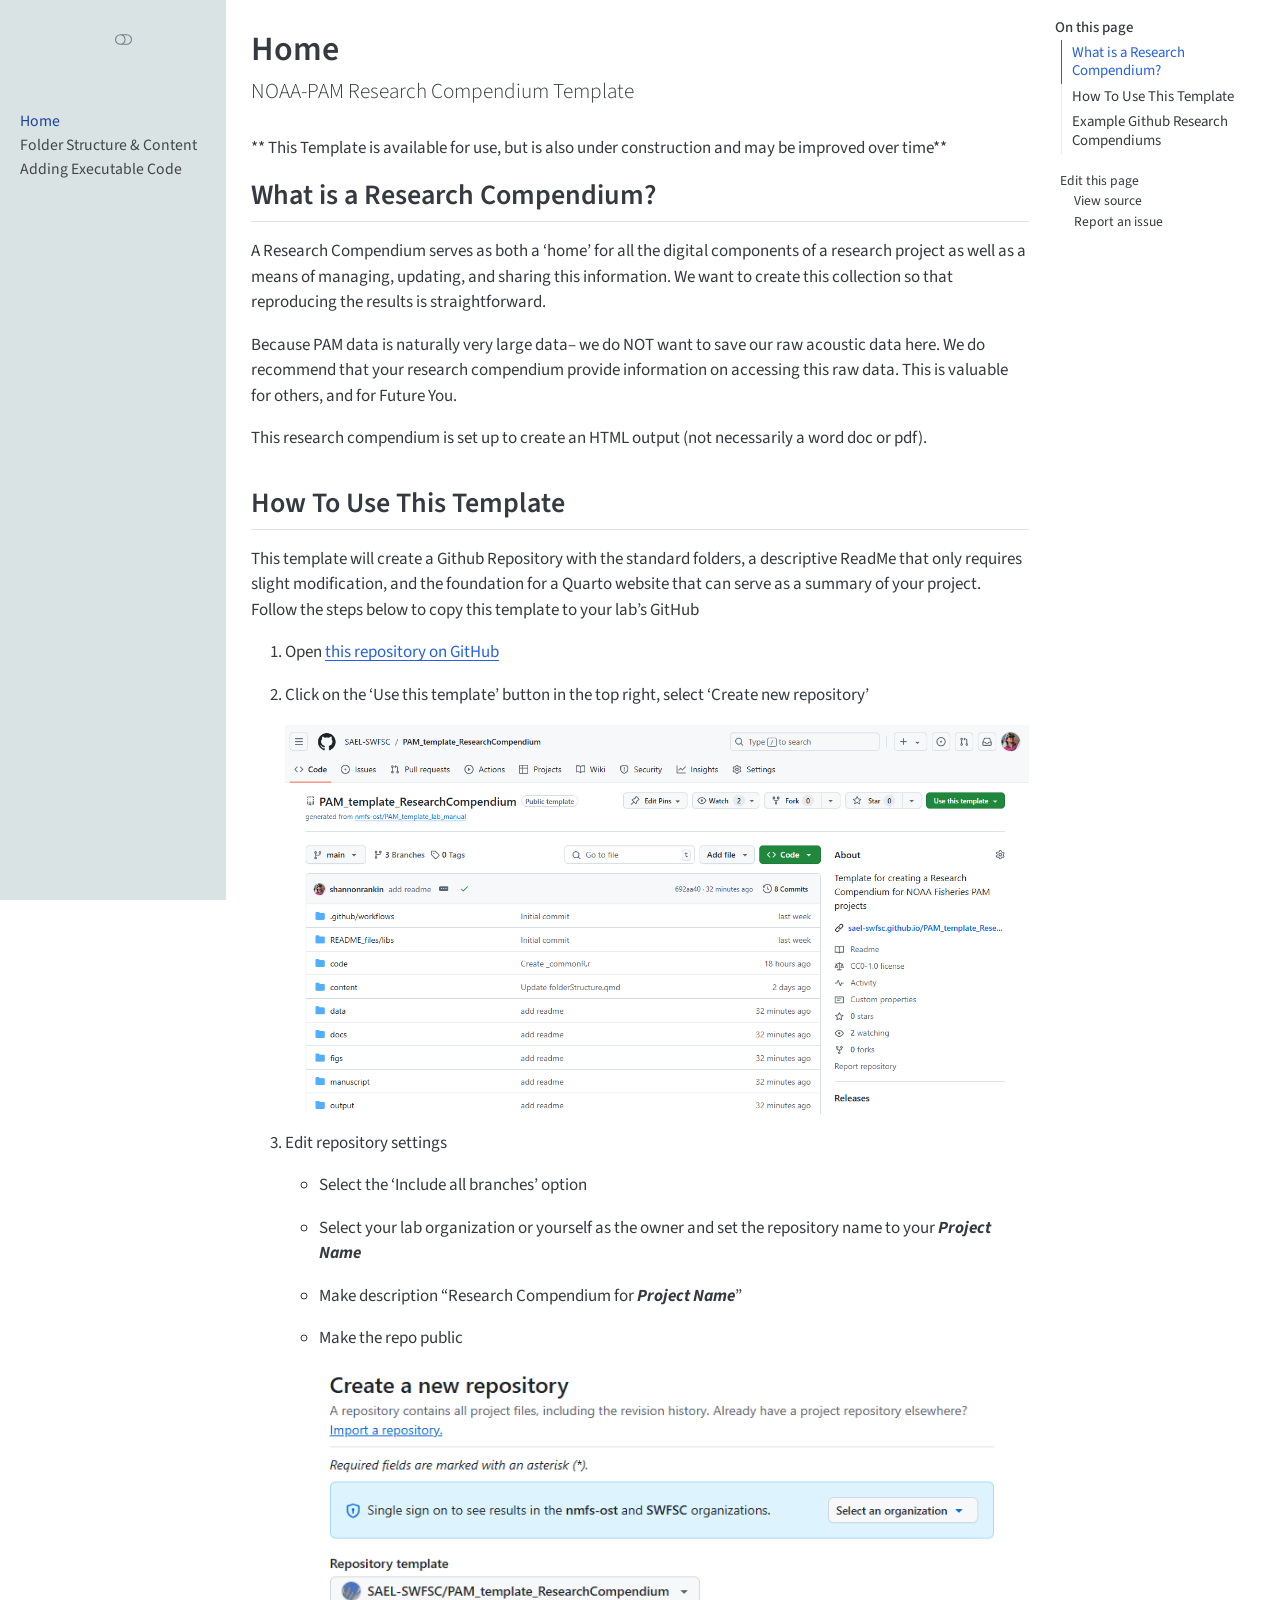
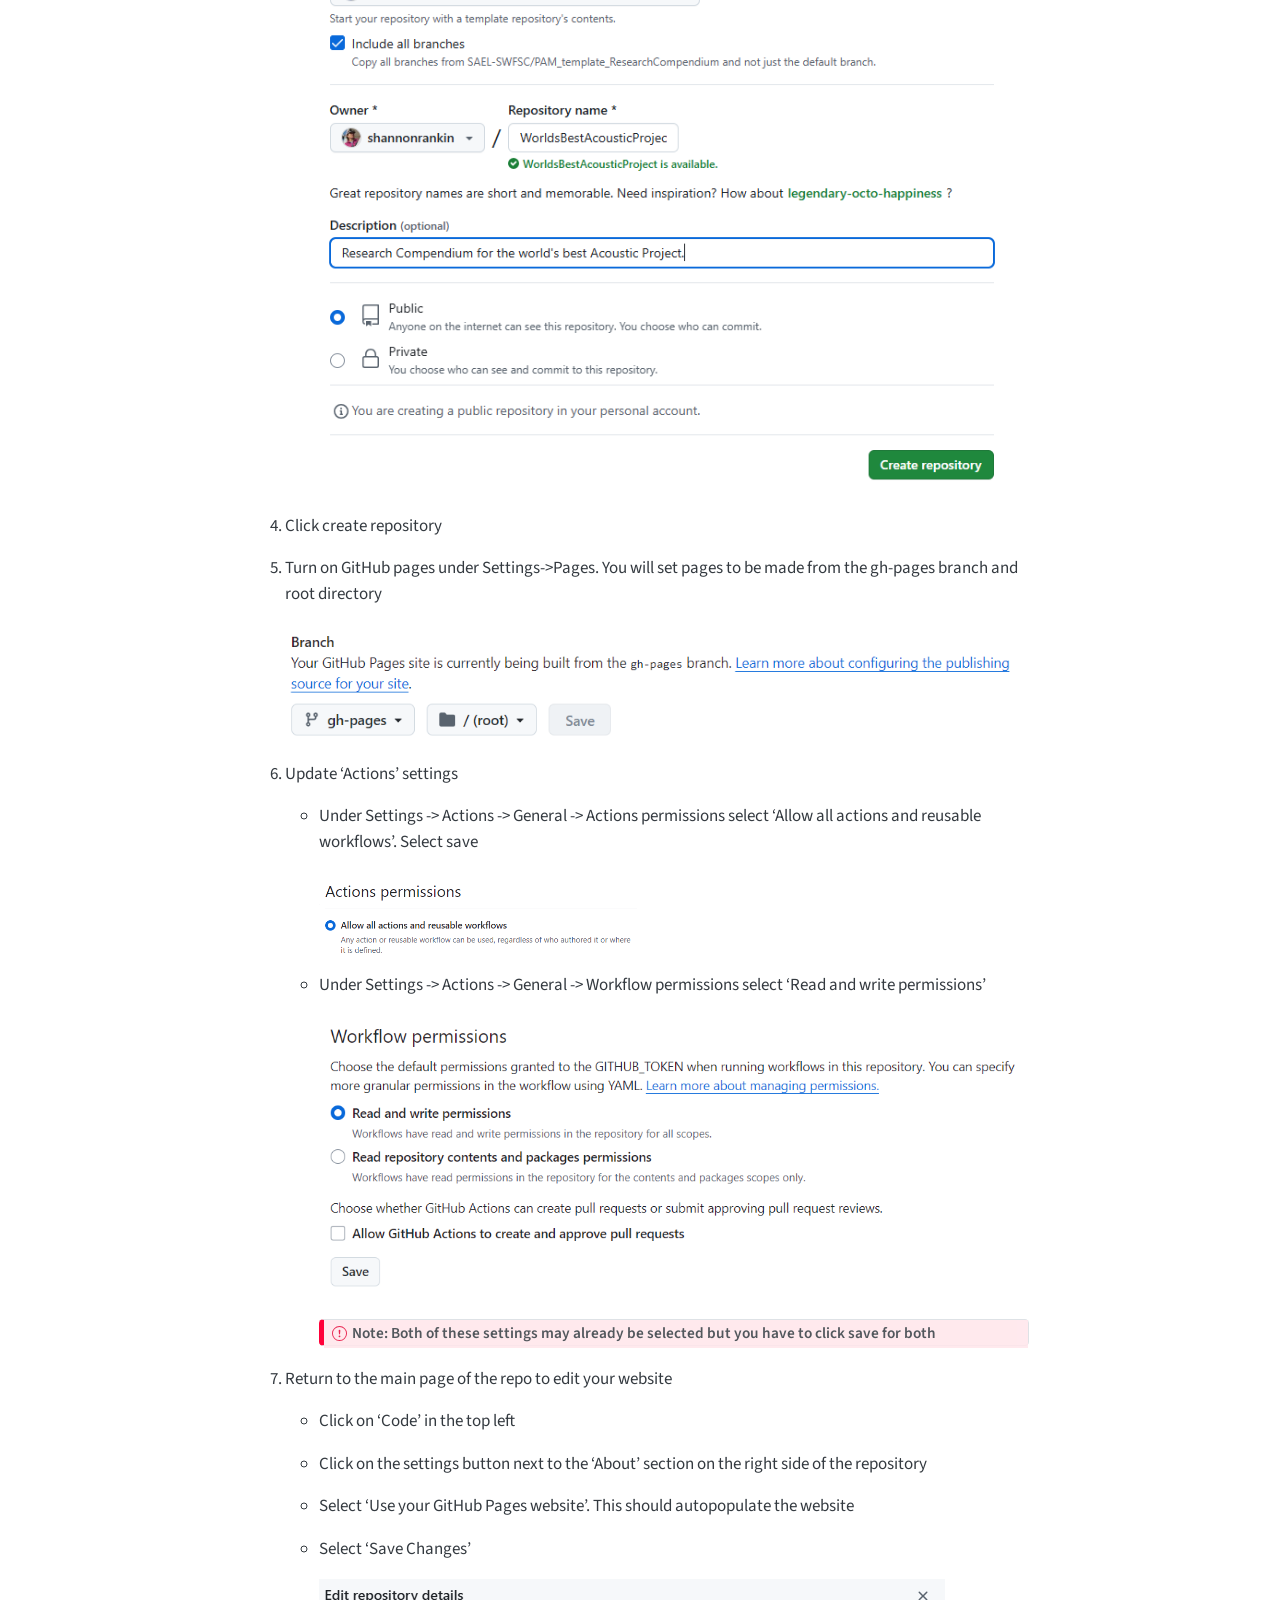
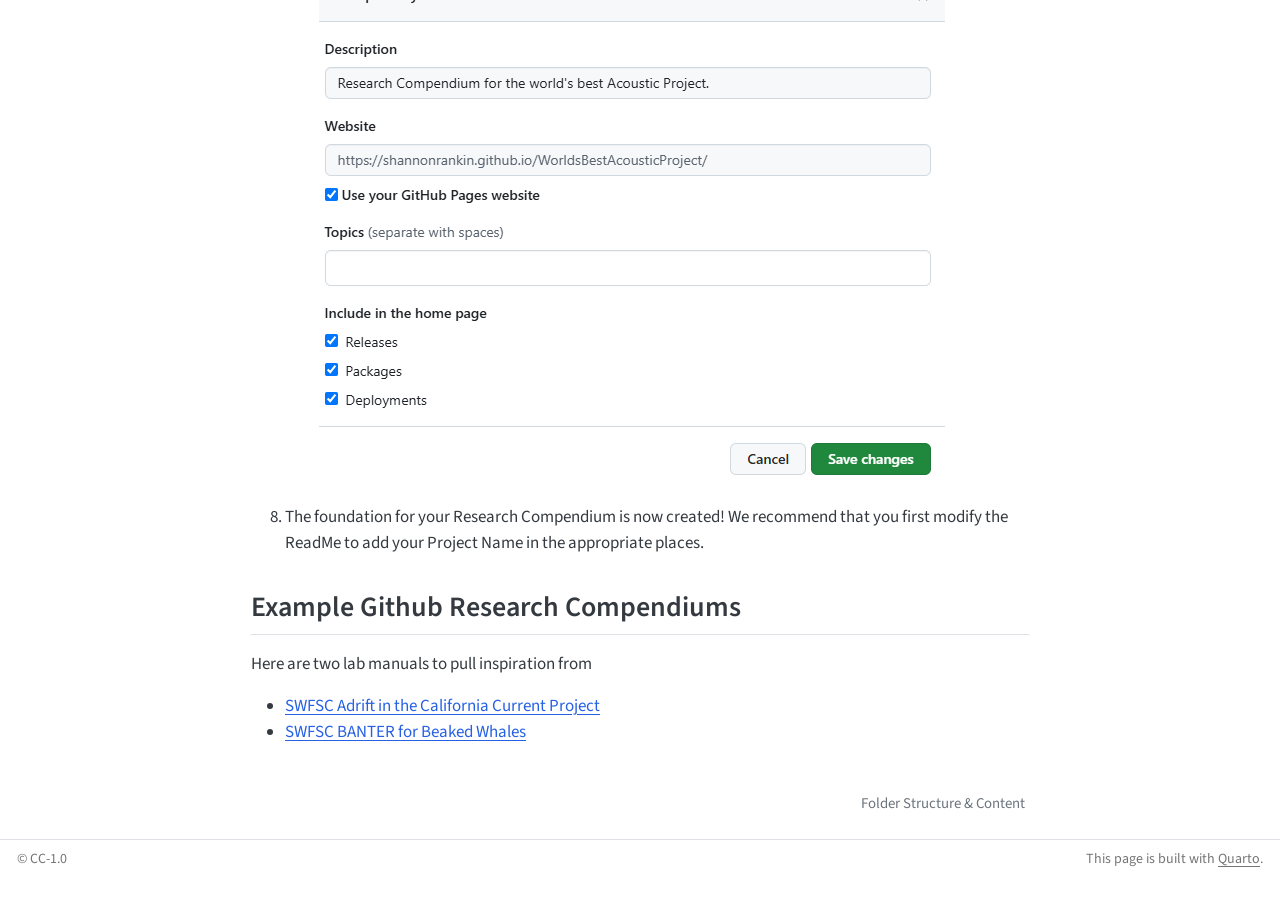
==== index.html @ fadf1c4d "Initialize gh-pages" ====
<!DOCTYPE html>
<html xmlns="http://www.w3.org/1999/xhtml" lang="en" xml:lang="en"><head>

<meta charset="utf-8">
<meta name="generator" content="quarto-1.7.32">

<meta name="viewport" content="width=device-width, initial-scale=1.0, user-scalable=yes">


<title>Home – NOAA quarto simple</title>
<style>
code{white-space: pre-wrap;}
span.smallcaps{font-variant: small-caps;}
div.columns{display: flex; gap: min(4vw, 1.5em);}
div.column{flex: auto; overflow-x: auto;}
div.hanging-indent{margin-left: 1.5em; text-indent: -1.5em;}
ul.task-list{list-style: none;}
ul.task-list li input[type="checkbox"] {
  width: 0.8em;
  margin: 0 0.8em 0.2em -1em; /* quarto-specific, see https://github.com/quarto-dev/quarto-cli/issues/4556 */ 
  vertical-align: middle;
}
</style>


<script src="site_libs/quarto-nav/quarto-nav.js"></script>
<script src="site_libs/clipboard/clipboard.min.js"></script>
<script src="site_libs/quarto-search/autocomplete.umd.js"></script>
<script src="site_libs/quarto-search/fuse.min.js"></script>
<script src="site_libs/quarto-search/quarto-search.js"></script>
<meta name="quarto:offset" content="./">
<link href="./content/folderStructure.html" rel="next">
<link href="./images/favicon.ico" rel="icon">
<script src="site_libs/quarto-html/quarto.js" type="module"></script>
<script src="site_libs/quarto-html/tabsets/tabsets.js" type="module"></script>
<script src="site_libs/quarto-html/popper.min.js"></script>
<script src="site_libs/quarto-html/tippy.umd.min.js"></script>
<script src="site_libs/quarto-html/anchor.min.js"></script>
<link href="site_libs/quarto-html/tippy.css" rel="stylesheet">
<link href="site_libs/quarto-html/quarto-syntax-highlighting-37eea08aefeeee20ff55810ff984fec1.css" rel="stylesheet" class="quarto-color-scheme" id="quarto-text-highlighting-styles">
<link href="site_libs/quarto-html/quarto-syntax-highlighting-dark-2fef5ea3f8957b3e4ecc936fc74692ca.css" rel="stylesheet" class="quarto-color-scheme quarto-color-alternate" id="quarto-text-highlighting-styles">
<link href="site_libs/quarto-html/quarto-syntax-highlighting-37eea08aefeeee20ff55810ff984fec1.css" rel="stylesheet" class="quarto-color-scheme-extra" id="quarto-text-highlighting-styles">
<script src="site_libs/bootstrap/bootstrap.min.js"></script>
<link href="site_libs/bootstrap/bootstrap-icons.css" rel="stylesheet">
<link href="site_libs/bootstrap/bootstrap-415af80b9251e762d6fac308c5d7446a.min.css" rel="stylesheet" append-hash="true" class="quarto-color-scheme" id="quarto-bootstrap" data-mode="light">
<link href="site_libs/bootstrap/bootstrap-dark-894000b0ab7b91f01332d20673007561.min.css" rel="stylesheet" append-hash="true" class="quarto-color-scheme quarto-color-alternate" id="quarto-bootstrap" data-mode="dark">
<link href="site_libs/bootstrap/bootstrap-415af80b9251e762d6fac308c5d7446a.min.css" rel="stylesheet" append-hash="true" class="quarto-color-scheme-extra" id="quarto-bootstrap" data-mode="light">
<script id="quarto-search-options" type="application/json">{
  "location": "sidebar",
  "copy-button": false,
  "collapse-after": 3,
  "panel-placement": "start",
  "type": "textbox",
  "limit": 50,
  "keyboard-shortcut": [
    "f",
    "/",
    "s"
  ],
  "show-item-context": false,
  "language": {
    "search-no-results-text": "No results",
    "search-matching-documents-text": "matching documents",
    "search-copy-link-title": "Copy link to search",
    "search-hide-matches-text": "Hide additional matches",
    "search-more-match-text": "more match in this document",
    "search-more-matches-text": "more matches in this document",
    "search-clear-button-title": "Clear",
    "search-text-placeholder": "",
    "search-detached-cancel-button-title": "Cancel",
    "search-submit-button-title": "Submit",
    "search-label": "Search"
  }
}</script>


</head>

<body class="nav-sidebar docked quarto-light"><script id="quarto-html-before-body" type="application/javascript">
    const toggleBodyColorMode = (bsSheetEl) => {
      const mode = bsSheetEl.getAttribute("data-mode");
      const bodyEl = window.document.querySelector("body");
      if (mode === "dark") {
        bodyEl.classList.add("quarto-dark");
        bodyEl.classList.remove("quarto-light");
      } else {
        bodyEl.classList.add("quarto-light");
        bodyEl.classList.remove("quarto-dark");
      }
    }
    const toggleBodyColorPrimary = () => {
      const bsSheetEl = window.document.querySelector("link#quarto-bootstrap:not([rel=disabled-stylesheet])");
      if (bsSheetEl) {
        toggleBodyColorMode(bsSheetEl);
      }
    }
    const setColorSchemeToggle = (alternate) => {
      const toggles = window.document.querySelectorAll('.quarto-color-scheme-toggle');
      for (let i=0; i < toggles.length; i++) {
        const toggle = toggles[i];
        if (toggle) {
          if (alternate) {
            toggle.classList.add("alternate");
          } else {
            toggle.classList.remove("alternate");
          }
        }
      }
    };
    const toggleColorMode = (alternate) => {
      // Switch the stylesheets
      const primaryStylesheets = window.document.querySelectorAll('link.quarto-color-scheme:not(.quarto-color-alternate)');
      const alternateStylesheets = window.document.querySelectorAll('link.quarto-color-scheme.quarto-color-alternate');
      manageTransitions('#quarto-margin-sidebar .nav-link', false);
      if (alternate) {
        // note: dark is layered on light, we don't disable primary!
        enableStylesheet(alternateStylesheets);
        for (const sheetNode of alternateStylesheets) {
          if (sheetNode.id === "quarto-bootstrap") {
            toggleBodyColorMode(sheetNode);
          }
        }
      } else {
        disableStylesheet(alternateStylesheets);
        enableStylesheet(primaryStylesheets)
        toggleBodyColorPrimary();
      }
      manageTransitions('#quarto-margin-sidebar .nav-link', true);
      // Switch the toggles
      setColorSchemeToggle(alternate)
      // Hack to workaround the fact that safari doesn't
      // properly recolor the scrollbar when toggling (#1455)
      if (navigator.userAgent.indexOf('Safari') > 0 && navigator.userAgent.indexOf('Chrome') == -1) {
        manageTransitions("body", false);
        window.scrollTo(0, 1);
        setTimeout(() => {
          window.scrollTo(0, 0);
          manageTransitions("body", true);
        }, 40);
      }
    }
    const disableStylesheet = (stylesheets) => {
      for (let i=0; i < stylesheets.length; i++) {
        const stylesheet = stylesheets[i];
        stylesheet.rel = 'disabled-stylesheet';
      }
    }
    const enableStylesheet = (stylesheets) => {
      for (let i=0; i < stylesheets.length; i++) {
        const stylesheet = stylesheets[i];
        if(stylesheet.rel !== 'stylesheet') { // for Chrome, which will still FOUC without this check
          stylesheet.rel = 'stylesheet';
        }
      }
    }
    const manageTransitions = (selector, allowTransitions) => {
      const els = window.document.querySelectorAll(selector);
      for (let i=0; i < els.length; i++) {
        const el = els[i];
        if (allowTransitions) {
          el.classList.remove('notransition');
        } else {
          el.classList.add('notransition');
        }
      }
    }
    const isFileUrl = () => {
      return window.location.protocol === 'file:';
    }
    const hasAlternateSentinel = () => {
      let styleSentinel = getColorSchemeSentinel();
      if (styleSentinel !== null) {
        return styleSentinel === "alternate";
      } else {
        return false;
      }
    }
    const setStyleSentinel = (alternate) => {
      const value = alternate ? "alternate" : "default";
      if (!isFileUrl()) {
        window.localStorage.setItem("quarto-color-scheme", value);
      } else {
        localAlternateSentinel = value;
      }
    }
    const getColorSchemeSentinel = () => {
      if (!isFileUrl()) {
        const storageValue = window.localStorage.getItem("quarto-color-scheme");
        return storageValue != null ? storageValue : localAlternateSentinel;
      } else {
        return localAlternateSentinel;
      }
    }
    const toggleGiscusIfUsed = (isAlternate, darkModeDefault) => {
      const baseTheme = document.querySelector('#giscus-base-theme')?.value ?? 'light';
      const alternateTheme = document.querySelector('#giscus-alt-theme')?.value ?? 'dark';
      let newTheme = '';
      if(authorPrefersDark) {
        newTheme = isAlternate ? baseTheme : alternateTheme;
      } else {
        newTheme = isAlternate ? alternateTheme : baseTheme;
      }
      const changeGiscusTheme = () => {
        // From: https://github.com/giscus/giscus/issues/336
        const sendMessage = (message) => {
          const iframe = document.querySelector('iframe.giscus-frame');
          if (!iframe) return;
          iframe.contentWindow.postMessage({ giscus: message }, 'https://giscus.app');
        }
        sendMessage({
          setConfig: {
            theme: newTheme
          }
        });
      }
      const isGiscussLoaded = window.document.querySelector('iframe.giscus-frame') !== null;
      if (isGiscussLoaded) {
        changeGiscusTheme();
      }
    };
    const authorPrefersDark = false;
    const darkModeDefault = authorPrefersDark;
      document.querySelector('link#quarto-text-highlighting-styles.quarto-color-scheme-extra').rel = 'disabled-stylesheet';
      document.querySelector('link#quarto-bootstrap.quarto-color-scheme-extra').rel = 'disabled-stylesheet';
    let localAlternateSentinel = darkModeDefault ? 'alternate' : 'default';
    // Dark / light mode switch
    window.quartoToggleColorScheme = () => {
      // Read the current dark / light value
      let toAlternate = !hasAlternateSentinel();
      toggleColorMode(toAlternate);
      setStyleSentinel(toAlternate);
      toggleGiscusIfUsed(toAlternate, darkModeDefault);
      window.dispatchEvent(new Event('resize'));
    };
    // Switch to dark mode if need be
    if (hasAlternateSentinel()) {
      toggleColorMode(true);
    } else {
      toggleColorMode(false);
    }
  </script>

<div id="quarto-search-results"></div>
  <header id="quarto-header" class="headroom fixed-top">
  <nav class="quarto-secondary-nav">
    <div class="container-fluid d-flex">
      <button type="button" class="quarto-btn-toggle btn" data-bs-toggle="collapse" role="button" data-bs-target=".quarto-sidebar-collapse-item" aria-controls="quarto-sidebar" aria-expanded="false" aria-label="Toggle sidebar navigation" onclick="if (window.quartoToggleHeadroom) { window.quartoToggleHeadroom(); }">
        <i class="bi bi-layout-text-sidebar-reverse"></i>
      </button>
        <nav class="quarto-page-breadcrumbs" aria-label="breadcrumb"><ol class="breadcrumb"><li class="breadcrumb-item"><a href="./index.html">Home</a></li></ol></nav>
        <a class="flex-grow-1" role="navigation" data-bs-toggle="collapse" data-bs-target=".quarto-sidebar-collapse-item" aria-controls="quarto-sidebar" aria-expanded="false" aria-label="Toggle sidebar navigation" onclick="if (window.quartoToggleHeadroom) { window.quartoToggleHeadroom(); }">      
        </a>
      <button type="button" class="btn quarto-search-button" aria-label="Search" onclick="window.quartoOpenSearch();">
        <i class="bi bi-search"></i>
      </button>
    </div>
  </nav>
</header>
<!-- content -->
<div id="quarto-content" class="quarto-container page-columns page-rows-contents page-layout-full">
<!-- sidebar -->
  <nav id="quarto-sidebar" class="sidebar collapse collapse-horizontal quarto-sidebar-collapse-item sidebar-navigation docked overflow-auto">
    <div class="pt-lg-2 mt-2 text-center sidebar-header">
      <a href="./index.html" class="sidebar-logo-link">
      <img src="https://upload.wikimedia.org/wikipedia/commons/7/79/NOAA_logo.svg" alt="" class="sidebar-logo py-0 d-lg-inline d-none">
      </a>
      <div class="sidebar-tools-main tools-wide">
    <a href="https://nmfs-ost.github.io/PAM_National_NMFS_Network" title="NMFS National Passive Acoustic Monitoring Network" class="quarto-navigation-tool px-1" aria-label="NMFS National Passive Acoustic Monitoring Network"><i class="bi bi-globe"></i></a>
    <a href="https://github.com/SAEL-SWFSC/PAM_template_ResearchCompendium" title="NMFS PAM SI Research Compendium Template" class="quarto-navigation-tool px-1" aria-label="NMFS PAM SI Research Compendium Template"><i class="bi bi-github"></i></a>
  <a href="" class="quarto-color-scheme-toggle quarto-navigation-tool  px-1" onclick="window.quartoToggleColorScheme(); return false;" title="Toggle dark mode"><i class="bi"></i></a>
</div>
      </div>
        <div class="mt-2 flex-shrink-0 align-items-center">
        <div class="sidebar-search">
        <div id="quarto-search" class="" title="Search"></div>
        </div>
        </div>
    <div class="sidebar-menu-container"> 
    <ul class="list-unstyled mt-1">
        <li class="sidebar-item">
  <div class="sidebar-item-container"> 
  <a href="./index.html" class="sidebar-item-text sidebar-link active">
 <span class="menu-text">Home</span></a>
  </div>
</li>
        <li class="sidebar-item">
  <div class="sidebar-item-container"> 
  <a href="./content/folderStructure.html" class="sidebar-item-text sidebar-link">
 <span class="menu-text">Folder Structure &amp; Content</span></a>
  </div>
</li>
        <li class="sidebar-item">
  <div class="sidebar-item-container"> 
  <a href="./content/qmd_withCode.html" class="sidebar-item-text sidebar-link">
 <span class="menu-text">Adding Executable Code</span></a>
  </div>
</li>
    </ul>
    </div>
</nav>
<div id="quarto-sidebar-glass" class="quarto-sidebar-collapse-item" data-bs-toggle="collapse" data-bs-target=".quarto-sidebar-collapse-item"></div>
<!-- margin-sidebar -->
    <div id="quarto-margin-sidebar" class="sidebar margin-sidebar">
        <nav id="TOC" role="doc-toc" class="toc-active">
    <h2 id="toc-title">On this page</h2>
   
  <ul>
  <li><a href="#what-is-a-research-compendium" id="toc-what-is-a-research-compendium" class="nav-link active" data-scroll-target="#what-is-a-research-compendium">What is a Research Compendium?</a></li>
  <li><a href="#how-to-use-this-template" id="toc-how-to-use-this-template" class="nav-link" data-scroll-target="#how-to-use-this-template">How To Use This Template</a></li>
  <li><a href="#example-github-research-compendiums" id="toc-example-github-research-compendiums" class="nav-link" data-scroll-target="#example-github-research-compendiums">Example Github Research Compendiums</a></li>
  </ul>
<div class="toc-actions"><ul><li><a href="https://github.com/SAEL-SWFSC/PAM_template_ResearchCompendium/edit/main/index.qmd" class="toc-action"><i class="bi bi-github"></i>Edit this page</a></li><li><a href="https://github.com/SAEL-SWFSC/PAM_template_ResearchCompendium/blob/main/index.qmd" class="toc-action"><i class="bi empty"></i>View source</a></li><li><a href="https://github.com/SAEL-SWFSC/PAM_template_ResearchCompendium/issues/new" class="toc-action"><i class="bi empty"></i>Report an issue</a></li></ul></div></nav>
    </div>
<!-- main -->
<main class="content column-body" id="quarto-document-content">


<header id="title-block-header" class="quarto-title-block default">
<div class="quarto-title">
<h1 class="title">Home</h1>
<p class="subtitle lead">NOAA-PAM Research Compendium Template</p>
</div>



<div class="quarto-title-meta column-body">

    
  
    
  </div>
  


</header>


<p>** This Template is available for use, but is also under construction and may be improved over time**</p>
<section id="what-is-a-research-compendium" class="level2">
<h2 class="anchored" data-anchor-id="what-is-a-research-compendium">What is a Research Compendium?</h2>
<p>A Research Compendium serves as both a ‘home’ for all the digital components of a research project as well as a means of managing, updating, and sharing this information. We want to create this collection so that reproducing the results is straightforward.</p>
<p>Because PAM data is naturally very large data– we do NOT want to save our raw acoustic data here. We do recommend that your research compendium provide information on accessing this raw data. This is valuable for others, and for Future You.</p>
<p>This research compendium is set up to create an HTML output (not necessarily a word doc or pdf).</p>
</section>
<section id="how-to-use-this-template" class="level2">
<h2 class="anchored" data-anchor-id="how-to-use-this-template">How To Use This Template</h2>
<p>This template will create a Github Repository with the standard folders, a descriptive ReadMe that only requires slight modification, and the foundation for a Quarto website that can serve as a summary of your project. Follow the steps below to copy this template to your lab’s GitHub</p>
<ol type="1">
<li><p>Open <a href="https://github.com/SAEL-SWFSC/PAM_template_ResearchCompendium">this repository on GitHub</a></p></li>
<li><p>Click on the ‘Use this template’ button in the top right, select ‘Create new repository’</p>
<p><img src="content/images/repoTemplate.png" class="img-fluid"></p></li>
<li><p>Edit repository settings</p>
<ul>
<li><p>Select the ‘Include all branches’ option</p></li>
<li><p>Select your lab organization or yourself as the owner and set the repository name to your <strong><em>Project Name</em></strong></p></li>
<li><p>Make description “Research Compendium for <strong><em>Project Name</em></strong>”</p></li>
<li><p>Make the repo public</p>
<p><img src="content/images/RepoSettings.png" class="img-fluid"></p></li>
</ul></li>
<li><p>Click create repository</p></li>
<li><p>Turn on GitHub pages under Settings-&gt;Pages. You will set pages to be made from the gh-pages branch and root directory</p>
<p><img src="content/images/branches.png" class="img-fluid"></p></li>
<li><p>Update ‘Actions’ settings</p>
<ul>
<li><p>Under Settings -&gt; Actions -&gt; General -&gt; Actions permissions select ‘Allow all actions and reusable workflows’. Select save</p>
<p><img src="content/images/actions.png" class="img-fluid" width="323"></p></li>
<li><p>Under Settings -&gt; Actions -&gt; General -&gt; Workflow permissions select ‘Read and write permissions’</p>
<p><img src="content/images/workflowPermissions.png" class="img-fluid"></p>
<div class="callout callout-style-default callout-important callout-titled">
<div class="callout-header d-flex align-content-center">
<div class="callout-icon-container">
<i class="callout-icon"></i>
</div>
<div class="callout-title-container flex-fill">
Note: Both of these settings may already be selected but you have to click save for both
</div>
</div>
<div class="callout-body-container callout-body">

</div>
</div></li>
</ul></li>
<li><p>Return to the main page of the repo to edit your website</p>
<ul>
<li><p>Click on ‘Code’ in the top left</p></li>
<li><p>Click on the settings button next to the ‘About’ section on the right side of the repository</p></li>
<li><p>Select ‘Use your GitHub Pages website’. This should autopopulate the website</p></li>
<li><p>Select ‘Save Changes’</p>
<p><img src="content/images/website.png" class="img-fluid"></p></li>
</ul></li>
<li><p>The foundation for your Research Compendium is now created! We recommend that you first modify the ReadMe to add your Project Name in the appropriate places.</p></li>
</ol>
</section>
<section id="example-github-research-compendiums" class="level2">
<h2 class="anchored" data-anchor-id="example-github-research-compendiums">Example Github Research Compendiums</h2>
<p>Here are two lab manuals to pull inspiration from</p>
<ul>
<li><a href="https://github.com/SAEL-SWFSC/Adrift">SWFSC Adrift in the California Current Project</a></li>
<li><a href="https://github.com/shannonrankin/BANTER_BeakedWhales">SWFSC BANTER for Beaked Whales</a></li>
</ul>


</section>

</main> <!-- /main -->
<script id="quarto-html-after-body" type="application/javascript">
  window.document.addEventListener("DOMContentLoaded", function (event) {
    // Ensure there is a toggle, if there isn't float one in the top right
    if (window.document.querySelector('.quarto-color-scheme-toggle') === null) {
      const a = window.document.createElement('a');
      a.classList.add('top-right');
      a.classList.add('quarto-color-scheme-toggle');
      a.href = "";
      a.onclick = function() { try { window.quartoToggleColorScheme(); } catch {} return false; };
      const i = window.document.createElement("i");
      i.classList.add('bi');
      a.appendChild(i);
      window.document.body.appendChild(a);
    }
    setColorSchemeToggle(hasAlternateSentinel())
    const icon = "";
    const anchorJS = new window.AnchorJS();
    anchorJS.options = {
      placement: 'right',
      icon: icon
    };
    anchorJS.add('.anchored');
    const isCodeAnnotation = (el) => {
      for (const clz of el.classList) {
        if (clz.startsWith('code-annotation-')) {                     
          return true;
        }
      }
      return false;
    }
    const onCopySuccess = function(e) {
      // button target
      const button = e.trigger;
      // don't keep focus
      button.blur();
      // flash "checked"
      button.classList.add('code-copy-button-checked');
      var currentTitle = button.getAttribute("title");
      button.setAttribute("title", "Copied!");
      let tooltip;
      if (window.bootstrap) {
        button.setAttribute("data-bs-toggle", "tooltip");
        button.setAttribute("data-bs-placement", "left");
        button.setAttribute("data-bs-title", "Copied!");
        tooltip = new bootstrap.Tooltip(button, 
          { trigger: "manual", 
            customClass: "code-copy-button-tooltip",
            offset: [0, -8]});
        tooltip.show();    
      }
      setTimeout(function() {
        if (tooltip) {
          tooltip.hide();
          button.removeAttribute("data-bs-title");
          button.removeAttribute("data-bs-toggle");
          button.removeAttribute("data-bs-placement");
        }
        button.setAttribute("title", currentTitle);
        button.classList.remove('code-copy-button-checked');
      }, 1000);
      // clear code selection
      e.clearSelection();
    }
    const getTextToCopy = function(trigger) {
        const codeEl = trigger.previousElementSibling.cloneNode(true);
        for (const childEl of codeEl.children) {
          if (isCodeAnnotation(childEl)) {
            childEl.remove();
          }
        }
        return codeEl.innerText;
    }
    const clipboard = new window.ClipboardJS('.code-copy-button:not([data-in-quarto-modal])', {
      text: getTextToCopy
    });
    clipboard.on('success', onCopySuccess);
    if (window.document.getElementById('quarto-embedded-source-code-modal')) {
      const clipboardModal = new window.ClipboardJS('.code-copy-button[data-in-quarto-modal]', {
        text: getTextToCopy,
        container: window.document.getElementById('quarto-embedded-source-code-modal')
      });
      clipboardModal.on('success', onCopySuccess);
    }
      var localhostRegex = new RegExp(/^(?:http|https):\/\/localhost\:?[0-9]*\//);
      var mailtoRegex = new RegExp(/^mailto:/);
        var filterRegex = new RegExp("https:\/\/sael-swfsc\.github\.io\/PAM_template_ResearchCompendium\/");
      var isInternal = (href) => {
          return filterRegex.test(href) || localhostRegex.test(href) || mailtoRegex.test(href);
      }
      // Inspect non-navigation links and adorn them if external
     var links = window.document.querySelectorAll('a[href]:not(.nav-link):not(.navbar-brand):not(.toc-action):not(.sidebar-link):not(.sidebar-item-toggle):not(.pagination-link):not(.no-external):not([aria-hidden]):not(.dropdown-item):not(.quarto-navigation-tool):not(.about-link)');
      for (var i=0; i<links.length; i++) {
        const link = links[i];
        if (!isInternal(link.href)) {
          // undo the damage that might have been done by quarto-nav.js in the case of
          // links that we want to consider external
          if (link.dataset.originalHref !== undefined) {
            link.href = link.dataset.originalHref;
          }
        }
      }
    function tippyHover(el, contentFn, onTriggerFn, onUntriggerFn) {
      const config = {
        allowHTML: true,
        maxWidth: 500,
        delay: 100,
        arrow: false,
        appendTo: function(el) {
            return el.parentElement;
        },
        interactive: true,
        interactiveBorder: 10,
        theme: 'quarto',
        placement: 'bottom-start',
      };
      if (contentFn) {
        config.content = contentFn;
      }
      if (onTriggerFn) {
        config.onTrigger = onTriggerFn;
      }
      if (onUntriggerFn) {
        config.onUntrigger = onUntriggerFn;
      }
      window.tippy(el, config); 
    }
    const noterefs = window.document.querySelectorAll('a[role="doc-noteref"]');
    for (var i=0; i<noterefs.length; i++) {
      const ref = noterefs[i];
      tippyHover(ref, function() {
        // use id or data attribute instead here
        let href = ref.getAttribute('data-footnote-href') || ref.getAttribute('href');
        try { href = new URL(href).hash; } catch {}
        const id = href.replace(/^#\/?/, "");
        const note = window.document.getElementById(id);
        if (note) {
          return note.innerHTML;
        } else {
          return "";
        }
      });
    }
    const xrefs = window.document.querySelectorAll('a.quarto-xref');
    const processXRef = (id, note) => {
      // Strip column container classes
      const stripColumnClz = (el) => {
        el.classList.remove("page-full", "page-columns");
        if (el.children) {
          for (const child of el.children) {
            stripColumnClz(child);
          }
        }
      }
      stripColumnClz(note)
      if (id === null || id.startsWith('sec-')) {
        // Special case sections, only their first couple elements
        const container = document.createElement("div");
        if (note.children && note.children.length > 2) {
          container.appendChild(note.children[0].cloneNode(true));
          for (let i = 1; i < note.children.length; i++) {
            const child = note.children[i];
            if (child.tagName === "P" && child.innerText === "") {
              continue;
            } else {
              container.appendChild(child.cloneNode(true));
              break;
            }
          }
          if (window.Quarto?.typesetMath) {
            window.Quarto.typesetMath(container);
          }
          return container.innerHTML
        } else {
          if (window.Quarto?.typesetMath) {
            window.Quarto.typesetMath(note);
          }
          return note.innerHTML;
        }
      } else {
        // Remove any anchor links if they are present
        const anchorLink = note.querySelector('a.anchorjs-link');
        if (anchorLink) {
          anchorLink.remove();
        }
        if (window.Quarto?.typesetMath) {
          window.Quarto.typesetMath(note);
        }
        if (note.classList.contains("callout")) {
          return note.outerHTML;
        } else {
          return note.innerHTML;
        }
      }
    }
    for (var i=0; i<xrefs.length; i++) {
      const xref = xrefs[i];
      tippyHover(xref, undefined, function(instance) {
        instance.disable();
        let url = xref.getAttribute('href');
        let hash = undefined; 
        if (url.startsWith('#')) {
          hash = url;
        } else {
          try { hash = new URL(url).hash; } catch {}
        }
        if (hash) {
          const id = hash.replace(/^#\/?/, "");
          const note = window.document.getElementById(id);
          if (note !== null) {
            try {
              const html = processXRef(id, note.cloneNode(true));
              instance.setContent(html);
            } finally {
              instance.enable();
              instance.show();
            }
          } else {
            // See if we can fetch this
            fetch(url.split('#')[0])
            .then(res => res.text())
            .then(html => {
              const parser = new DOMParser();
              const htmlDoc = parser.parseFromString(html, "text/html");
              const note = htmlDoc.getElementById(id);
              if (note !== null) {
                const html = processXRef(id, note);
                instance.setContent(html);
              } 
            }).finally(() => {
              instance.enable();
              instance.show();
            });
          }
        } else {
          // See if we can fetch a full url (with no hash to target)
          // This is a special case and we should probably do some content thinning / targeting
          fetch(url)
          .then(res => res.text())
          .then(html => {
            const parser = new DOMParser();
            const htmlDoc = parser.parseFromString(html, "text/html");
            const note = htmlDoc.querySelector('main.content');
            if (note !== null) {
              // This should only happen for chapter cross references
              // (since there is no id in the URL)
              // remove the first header
              if (note.children.length > 0 && note.children[0].tagName === "HEADER") {
                note.children[0].remove();
              }
              const html = processXRef(null, note);
              instance.setContent(html);
            } 
          }).finally(() => {
            instance.enable();
            instance.show();
          });
        }
      }, function(instance) {
      });
    }
        let selectedAnnoteEl;
        const selectorForAnnotation = ( cell, annotation) => {
          let cellAttr = 'data-code-cell="' + cell + '"';
          let lineAttr = 'data-code-annotation="' +  annotation + '"';
          const selector = 'span[' + cellAttr + '][' + lineAttr + ']';
          return selector;
        }
        const selectCodeLines = (annoteEl) => {
          const doc = window.document;
          const targetCell = annoteEl.getAttribute("data-target-cell");
          const targetAnnotation = annoteEl.getAttribute("data-target-annotation");
          const annoteSpan = window.document.querySelector(selectorForAnnotation(targetCell, targetAnnotation));
          const lines = annoteSpan.getAttribute("data-code-lines").split(",");
          const lineIds = lines.map((line) => {
            return targetCell + "-" + line;
          })
          let top = null;
          let height = null;
          let parent = null;
          if (lineIds.length > 0) {
              //compute the position of the single el (top and bottom and make a div)
              const el = window.document.getElementById(lineIds[0]);
              top = el.offsetTop;
              height = el.offsetHeight;
              parent = el.parentElement.parentElement;
            if (lineIds.length > 1) {
              const lastEl = window.document.getElementById(lineIds[lineIds.length - 1]);
              const bottom = lastEl.offsetTop + lastEl.offsetHeight;
              height = bottom - top;
            }
            if (top !== null && height !== null && parent !== null) {
              // cook up a div (if necessary) and position it 
              let div = window.document.getElementById("code-annotation-line-highlight");
              if (div === null) {
                div = window.document.createElement("div");
                div.setAttribute("id", "code-annotation-line-highlight");
                div.style.position = 'absolute';
                parent.appendChild(div);
              }
              div.style.top = top - 2 + "px";
              div.style.height = height + 4 + "px";
              div.style.left = 0;
              let gutterDiv = window.document.getElementById("code-annotation-line-highlight-gutter");
              if (gutterDiv === null) {
                gutterDiv = window.document.createElement("div");
                gutterDiv.setAttribute("id", "code-annotation-line-highlight-gutter");
                gutterDiv.style.position = 'absolute';
                const codeCell = window.document.getElementById(targetCell);
                const gutter = codeCell.querySelector('.code-annotation-gutter');
                gutter.appendChild(gutterDiv);
              }
              gutterDiv.style.top = top - 2 + "px";
              gutterDiv.style.height = height + 4 + "px";
            }
            selectedAnnoteEl = annoteEl;
          }
        };
        const unselectCodeLines = () => {
          const elementsIds = ["code-annotation-line-highlight", "code-annotation-line-highlight-gutter"];
          elementsIds.forEach((elId) => {
            const div = window.document.getElementById(elId);
            if (div) {
              div.remove();
            }
          });
          selectedAnnoteEl = undefined;
        };
          // Handle positioning of the toggle
      window.addEventListener(
        "resize",
        throttle(() => {
          elRect = undefined;
          if (selectedAnnoteEl) {
            selectCodeLines(selectedAnnoteEl);
          }
        }, 10)
      );
      function throttle(fn, ms) {
      let throttle = false;
      let timer;
        return (...args) => {
          if(!throttle) { // first call gets through
              fn.apply(this, args);
              throttle = true;
          } else { // all the others get throttled
              if(timer) clearTimeout(timer); // cancel #2
              timer = setTimeout(() => {
                fn.apply(this, args);
                timer = throttle = false;
              }, ms);
          }
        };
      }
        // Attach click handler to the DT
        const annoteDls = window.document.querySelectorAll('dt[data-target-cell]');
        for (const annoteDlNode of annoteDls) {
          annoteDlNode.addEventListener('click', (event) => {
            const clickedEl = event.target;
            if (clickedEl !== selectedAnnoteEl) {
              unselectCodeLines();
              const activeEl = window.document.querySelector('dt[data-target-cell].code-annotation-active');
              if (activeEl) {
                activeEl.classList.remove('code-annotation-active');
              }
              selectCodeLines(clickedEl);
              clickedEl.classList.add('code-annotation-active');
            } else {
              // Unselect the line
              unselectCodeLines();
              clickedEl.classList.remove('code-annotation-active');
            }
          });
        }
    const findCites = (el) => {
      const parentEl = el.parentElement;
      if (parentEl) {
        const cites = parentEl.dataset.cites;
        if (cites) {
          return {
            el,
            cites: cites.split(' ')
          };
        } else {
          return findCites(el.parentElement)
        }
      } else {
        return undefined;
      }
    };
    var bibliorefs = window.document.querySelectorAll('a[role="doc-biblioref"]');
    for (var i=0; i<bibliorefs.length; i++) {
      const ref = bibliorefs[i];
      const citeInfo = findCites(ref);
      if (citeInfo) {
        tippyHover(citeInfo.el, function() {
          var popup = window.document.createElement('div');
          citeInfo.cites.forEach(function(cite) {
            var citeDiv = window.document.createElement('div');
            citeDiv.classList.add('hanging-indent');
            citeDiv.classList.add('csl-entry');
            var biblioDiv = window.document.getElementById('ref-' + cite);
            if (biblioDiv) {
              citeDiv.innerHTML = biblioDiv.innerHTML;
            }
            popup.appendChild(citeDiv);
          });
          return popup.innerHTML;
        });
      }
    }
  });
  </script>
<nav class="page-navigation column-body">
  <div class="nav-page nav-page-previous">
  </div>
  <div class="nav-page nav-page-next">
      <a href="./content/folderStructure.html" class="pagination-link" aria-label="Folder Structure &amp; Content">
        <span class="nav-page-text">Folder Structure &amp; Content</span> <i class="bi bi-arrow-right-short"></i>
      </a>
  </div>
</nav>
</div> <!-- /content -->
<footer class="footer">
  <div class="nav-footer">
    <div class="nav-footer-left">
<p>© CC-1.0</p>
</div>   
    <div class="nav-footer-center">
      &nbsp;
    <div class="toc-actions d-sm-block d-md-none"><ul><li><a href="https://github.com/SAEL-SWFSC/PAM_template_ResearchCompendium/edit/main/index.qmd" class="toc-action"><i class="bi bi-github"></i>Edit this page</a></li><li><a href="https://github.com/SAEL-SWFSC/PAM_template_ResearchCompendium/blob/main/index.qmd" class="toc-action"><i class="bi empty"></i>View source</a></li><li><a href="https://github.com/SAEL-SWFSC/PAM_template_ResearchCompendium/issues/new" class="toc-action"><i class="bi empty"></i>Report an issue</a></li></ul></div></div>
    <div class="nav-footer-right">
<p>This page is built with <a href="https://quarto.org/">Quarto</a>.</p>
</div>
  </div>
</footer>




</body></html>
---- site_libs/quarto-html/tippy.css ----
.tippy-box[data-animation=fade][data-state=hidden]{opacity:0}[data-tippy-root]{max-width:calc(100vw - 10px)}.tippy-box{position:relative;background-color:#333;color:#fff;border-radius:4px;font-size:14px;line-height:1.4;white-space:normal;outline:0;transition-property:transform,visibility,opacity}.tippy-box[data-placement^=top]>.tippy-arrow{bottom:0}.tippy-box[data-placement^=top]>.tippy-arrow:before{bottom:-7px;left:0;border-width:8px 8px 0;border-top-color:initial;transform-origin:center top}.tippy-box[data-placement^=bottom]>.tippy-arrow{top:0}.tippy-box[data-placement^=bottom]>.tippy-arrow:before{top:-7px;left:0;border-width:0 8px 8px;border-bottom-color:initial;transform-origin:center bottom}.tippy-box[data-placement^=left]>.tippy-arrow{right:0}.tippy-box[data-placement^=left]>.tippy-arrow:before{border-width:8px 0 8px 8px;border-left-color:initial;right:-7px;transform-origin:center left}.tippy-box[data-placement^=right]>.tippy-arrow{left:0}.tippy-box[data-placement^=right]>.tippy-arrow:before{left:-7px;border-width:8px 8px 8px 0;border-right-color:initial;transform-origin:center right}.tippy-box[data-inertia][data-state=visible]{transition-timing-function:cubic-bezier(.54,1.5,.38,1.11)}.tippy-arrow{width:16px;height:16px;color:#333}.tippy-arrow:before{content:"";position:absolute;border-color:transparent;border-style:solid}.tippy-content{position:relative;padding:5px 9px;z-index:1}
---- site_libs/quarto-html/quarto-syntax-highlighting-37eea08aefeeee20ff55810ff984fec1.css ----
/* quarto syntax highlight colors */
:root {
  --quarto-hl-ot-color: #003B4F;
  --quarto-hl-at-color: #657422;
  --quarto-hl-ss-color: #20794D;
  --quarto-hl-an-color: #5E5E5E;
  --quarto-hl-fu-color: #4758AB;
  --quarto-hl-st-color: #20794D;
  --quarto-hl-cf-color: #003B4F;
  --quarto-hl-op-color: #5E5E5E;
  --quarto-hl-er-color: #AD0000;
  --quarto-hl-bn-color: #AD0000;
  --quarto-hl-al-color: #AD0000;
  --quarto-hl-va-color: #111111;
  --quarto-hl-bu-color: inherit;
  --quarto-hl-ex-color: inherit;
  --quarto-hl-pp-color: #AD0000;
  --quarto-hl-in-color: #5E5E5E;
  --quarto-hl-vs-color: #20794D;
  --quarto-hl-wa-color: #5E5E5E;
  --quarto-hl-do-color: #5E5E5E;
  --quarto-hl-im-color: #00769E;
  --quarto-hl-ch-color: #20794D;
  --quarto-hl-dt-color: #AD0000;
  --quarto-hl-fl-color: #AD0000;
  --quarto-hl-co-color: #5E5E5E;
  --quarto-hl-cv-color: #5E5E5E;
  --quarto-hl-cn-color: #8f5902;
  --quarto-hl-sc-color: #5E5E5E;
  --quarto-hl-dv-color: #AD0000;
  --quarto-hl-kw-color: #003B4F;
}

/* other quarto variables */
:root {
  --quarto-font-monospace: SFMono-Regular, Menlo, Monaco, Consolas, "Liberation Mono", "Courier New", monospace;
}

/* syntax highlight based on Pandoc's rules */
pre > code.sourceCode > span {
  color: #003B4F;
}

code.sourceCode > span {
  color: #003B4F;
}

div.sourceCode,
div.sourceCode pre.sourceCode {
  color: #003B4F;
}

/* Normal */
code span {
  color: #003B4F;
}

/* Alert */
code span.al {
  color: #AD0000;
  font-style: inherit;
}

/* Annotation */
code span.an {
  color: #5E5E5E;
  font-style: inherit;
}

/* Attribute */
code span.at {
  color: #657422;
  font-style: inherit;
}

/* BaseN */
code span.bn {
  color: #AD0000;
  font-style: inherit;
}

/* BuiltIn */
code span.bu {
  font-style: inherit;
}

/* ControlFlow */
code span.cf {
  color: #003B4F;
  font-weight: bold;
  font-style: inherit;
}

/* Char */
code span.ch {
  color: #20794D;
  font-style: inherit;
}

/* Constant */
code span.cn {
  color: #8f5902;
  font-style: inherit;
}

/* Comment */
code span.co {
  color: #5E5E5E;
  font-style: inherit;
}

/* CommentVar */
code span.cv {
  color: #5E5E5E;
  font-style: italic;
}

/* Documentation */
code span.do {
  color: #5E5E5E;
  font-style: italic;
}

/* DataType */
code span.dt {
  color: #AD0000;
  font-style: inherit;
}

/* DecVal */
code span.dv {
  color: #AD0000;
  font-style: inherit;
}

/* Error */
code span.er {
  color: #AD0000;
  font-style: inherit;
}

/* Extension */
code span.ex {
  font-style: inherit;
}

/* Float */
code span.fl {
  color: #AD0000;
  font-style: inherit;
}

/* Function */
code span.fu {
  color: #4758AB;
  font-style: inherit;
}

/* Import */
code span.im {
  color: #00769E;
  font-style: inherit;
}

/* Information */
code span.in {
  color: #5E5E5E;
  font-style: inherit;
}

/* Keyword */
code span.kw {
  color: #003B4F;
  font-weight: bold;
  font-style: inherit;
}

/* Operator */
code span.op {
  color: #5E5E5E;
  font-style: inherit;
}

/* Other */
code span.ot {
  color: #003B4F;
  font-style: inherit;
}

/* Preprocessor */
code span.pp {
  color: #AD0000;
  font-style: inherit;
}

/* SpecialChar */
code span.sc {
  color: #5E5E5E;
  font-style: inherit;
}

/* SpecialString */
code span.ss {
  color: #20794D;
  font-style: inherit;
}

/* String */
code span.st {
  color: #20794D;
  font-style: inherit;
}

/* Variable */
code span.va {
  color: #111111;
  font-style: inherit;
}

/* VerbatimString */
code span.vs {
  color: #20794D;
  font-style: inherit;
}

/* Warning */
code span.wa {
  color: #5E5E5E;
  font-style: italic;
}

.prevent-inlining {
  content: "</";
}

/*# sourceMappingURL=27d3d809615f7771493d095567f04340.css.map */
---- site_libs/quarto-html/quarto-syntax-highlighting-dark-2fef5ea3f8957b3e4ecc936fc74692ca.css ----
/* quarto syntax highlight colors */
:root {
  --quarto-hl-al-color: #f07178;
  --quarto-hl-an-color: #d4d0ab;
  --quarto-hl-at-color: #00e0e0;
  --quarto-hl-bn-color: #d4d0ab;
  --quarto-hl-bu-color: #abe338;
  --quarto-hl-ch-color: #abe338;
  --quarto-hl-co-color: #f8f8f2;
  --quarto-hl-cv-color: #ffd700;
  --quarto-hl-cn-color: #ffd700;
  --quarto-hl-cf-color: #ffa07a;
  --quarto-hl-dt-color: #ffa07a;
  --quarto-hl-dv-color: #d4d0ab;
  --quarto-hl-do-color: #f8f8f2;
  --quarto-hl-er-color: #f07178;
  --quarto-hl-ex-color: #00e0e0;
  --quarto-hl-fl-color: #d4d0ab;
  --quarto-hl-fu-color: #ffa07a;
  --quarto-hl-im-color: #abe338;
  --quarto-hl-in-color: #d4d0ab;
  --quarto-hl-kw-color: #ffa07a;
  --quarto-hl-op-color: #ffa07a;
  --quarto-hl-ot-color: #00e0e0;
  --quarto-hl-pp-color: #dcc6e0;
  --quarto-hl-re-color: #00e0e0;
  --quarto-hl-sc-color: #abe338;
  --quarto-hl-ss-color: #abe338;
  --quarto-hl-st-color: #abe338;
  --quarto-hl-va-color: #00e0e0;
  --quarto-hl-vs-color: #abe338;
  --quarto-hl-wa-color: #dcc6e0;
}

/* other quarto variables */
:root {
  --quarto-font-monospace: SFMono-Regular, Menlo, Monaco, Consolas, "Liberation Mono", "Courier New", monospace;
}

/* syntax highlight based on Pandoc's rules */
pre > code.sourceCode > span {
  color: #f8f8f2;
}

code.sourceCode > span {
  color: #f8f8f2;
}

div.sourceCode,
div.sourceCode pre.sourceCode {
  color: #f8f8f2;
}

/* Normal */
code span {
  color: #f8f8f2;
}

/* Alert */
code span.al {
  color: #f07178;
}

/* Annotation */
code span.an {
  color: #d4d0ab;
}

/* Attribute */
code span.at {
  color: #00e0e0;
}

/* BaseN */
code span.bn {
  color: #d4d0ab;
}

/* BuiltIn */
code span.bu {
  color: #abe338;
}

/* ControlFlow */
code span.cf {
  font-weight: bold;
  color: #ffa07a;
}

/* Char */
code span.ch {
  color: #abe338;
}

/* Constant */
code span.cn {
  color: #ffd700;
}

/* Comment */
code span.co {
  font-style: italic;
  color: #f8f8f2;
}

/* CommentVar */
code span.cv {
  color: #ffd700;
}

/* Documentation */
code span.do {
  color: #f8f8f2;
}

/* DataType */
code span.dt {
  color: #ffa07a;
}

/* DecVal */
code span.dv {
  color: #d4d0ab;
}

/* Error */
code span.er {
  color: #f07178;
  text-decoration: underline;
}

/* Extension */
code span.ex {
  font-weight: bold;
  color: #00e0e0;
}

/* Float */
code span.fl {
  color: #d4d0ab;
}

/* Function */
code span.fu {
  color: #ffa07a;
}

/* Import */
code span.im {
  color: #abe338;
}

/* Information */
code span.in {
  color: #d4d0ab;
}

/* Keyword */
code span.kw {
  font-weight: bold;
  color: #ffa07a;
}

/* Operator */
code span.op {
  color: #ffa07a;
}

/* Other */
code span.ot {
  color: #00e0e0;
}

/* Preprocessor */
code span.pp {
  color: #dcc6e0;
}

/* RegionMarker */
code span.re {
  background-color: #f8f8f2;
  color: #00e0e0;
}

/* SpecialChar */
code span.sc {
  color: #abe338;
}

/* SpecialString */
code span.ss {
  color: #abe338;
}

/* String */
code span.st {
  color: #abe338;
}

/* Variable */
code span.va {
  color: #00e0e0;
}

/* VerbatimString */
code span.vs {
  color: #abe338;
}

/* Warning */
code span.wa {
  color: #dcc6e0;
}

.prevent-inlining {
  content: "</";
}

/*# sourceMappingURL=9d1c423767af11a14e59cf8ecfea55bb.css.map */
---- site_libs/quarto-html/quarto-syntax-highlighting-37eea08aefeeee20ff55810ff984fec1.css ----
/* quarto syntax highlight colors */
:root {
  --quarto-hl-ot-color: #003B4F;
  --quarto-hl-at-color: #657422;
  --quarto-hl-ss-color: #20794D;
  --quarto-hl-an-color: #5E5E5E;
  --quarto-hl-fu-color: #4758AB;
  --quarto-hl-st-color: #20794D;
  --quarto-hl-cf-color: #003B4F;
  --quarto-hl-op-color: #5E5E5E;
  --quarto-hl-er-color: #AD0000;
  --quarto-hl-bn-color: #AD0000;
  --quarto-hl-al-color: #AD0000;
  --quarto-hl-va-color: #111111;
  --quarto-hl-bu-color: inherit;
  --quarto-hl-ex-color: inherit;
  --quarto-hl-pp-color: #AD0000;
  --quarto-hl-in-color: #5E5E5E;
  --quarto-hl-vs-color: #20794D;
  --quarto-hl-wa-color: #5E5E5E;
  --quarto-hl-do-color: #5E5E5E;
  --quarto-hl-im-color: #00769E;
  --quarto-hl-ch-color: #20794D;
  --quarto-hl-dt-color: #AD0000;
  --quarto-hl-fl-color: #AD0000;
  --quarto-hl-co-color: #5E5E5E;
  --quarto-hl-cv-color: #5E5E5E;
  --quarto-hl-cn-color: #8f5902;
  --quarto-hl-sc-color: #5E5E5E;
  --quarto-hl-dv-color: #AD0000;
  --quarto-hl-kw-color: #003B4F;
}

/* other quarto variables */
:root {
  --quarto-font-monospace: SFMono-Regular, Menlo, Monaco, Consolas, "Liberation Mono", "Courier New", monospace;
}

/* syntax highlight based on Pandoc's rules */
pre > code.sourceCode > span {
  color: #003B4F;
}

code.sourceCode > span {
  color: #003B4F;
}

div.sourceCode,
div.sourceCode pre.sourceCode {
  color: #003B4F;
}

/* Normal */
code span {
  color: #003B4F;
}

/* Alert */
code span.al {
  color: #AD0000;
  font-style: inherit;
}

/* Annotation */
code span.an {
  color: #5E5E5E;
  font-style: inherit;
}

/* Attribute */
code span.at {
  color: #657422;
  font-style: inherit;
}

/* BaseN */
code span.bn {
  color: #AD0000;
  font-style: inherit;
}

/* BuiltIn */
code span.bu {
  font-style: inherit;
}

/* ControlFlow */
code span.cf {
  color: #003B4F;
  font-weight: bold;
  font-style: inherit;
}

/* Char */
code span.ch {
  color: #20794D;
  font-style: inherit;
}

/* Constant */
code span.cn {
  color: #8f5902;
  font-style: inherit;
}

/* Comment */
code span.co {
  color: #5E5E5E;
  font-style: inherit;
}

/* CommentVar */
code span.cv {
  color: #5E5E5E;
  font-style: italic;
}

/* Documentation */
code span.do {
  color: #5E5E5E;
  font-style: italic;
}

/* DataType */
code span.dt {
  color: #AD0000;
  font-style: inherit;
}

/* DecVal */
code span.dv {
  color: #AD0000;
  font-style: inherit;
}

/* Error */
code span.er {
  color: #AD0000;
  font-style: inherit;
}

/* Extension */
code span.ex {
  font-style: inherit;
}

/* Float */
code span.fl {
  color: #AD0000;
  font-style: inherit;
}

/* Function */
code span.fu {
  color: #4758AB;
  font-style: inherit;
}

/* Import */
code span.im {
  color: #00769E;
  font-style: inherit;
}

/* Information */
code span.in {
  color: #5E5E5E;
  font-style: inherit;
}

/* Keyword */
code span.kw {
  color: #003B4F;
  font-weight: bold;
  font-style: inherit;
}

/* Operator */
code span.op {
  color: #5E5E5E;
  font-style: inherit;
}

/* Other */
code span.ot {
  color: #003B4F;
  font-style: inherit;
}

/* Preprocessor */
code span.pp {
  color: #AD0000;
  font-style: inherit;
}

/* SpecialChar */
code span.sc {
  color: #5E5E5E;
  font-style: inherit;
}

/* SpecialString */
code span.ss {
  color: #20794D;
  font-style: inherit;
}

/* String */
code span.st {
  color: #20794D;
  font-style: inherit;
}

/* Variable */
code span.va {
  color: #111111;
  font-style: inherit;
}

/* VerbatimString */
code span.vs {
  color: #20794D;
  font-style: inherit;
}

/* Warning */
code span.wa {
  color: #5E5E5E;
  font-style: italic;
}

.prevent-inlining {
  content: "</";
}

/*# sourceMappingURL=27d3d809615f7771493d095567f04340.css.map */
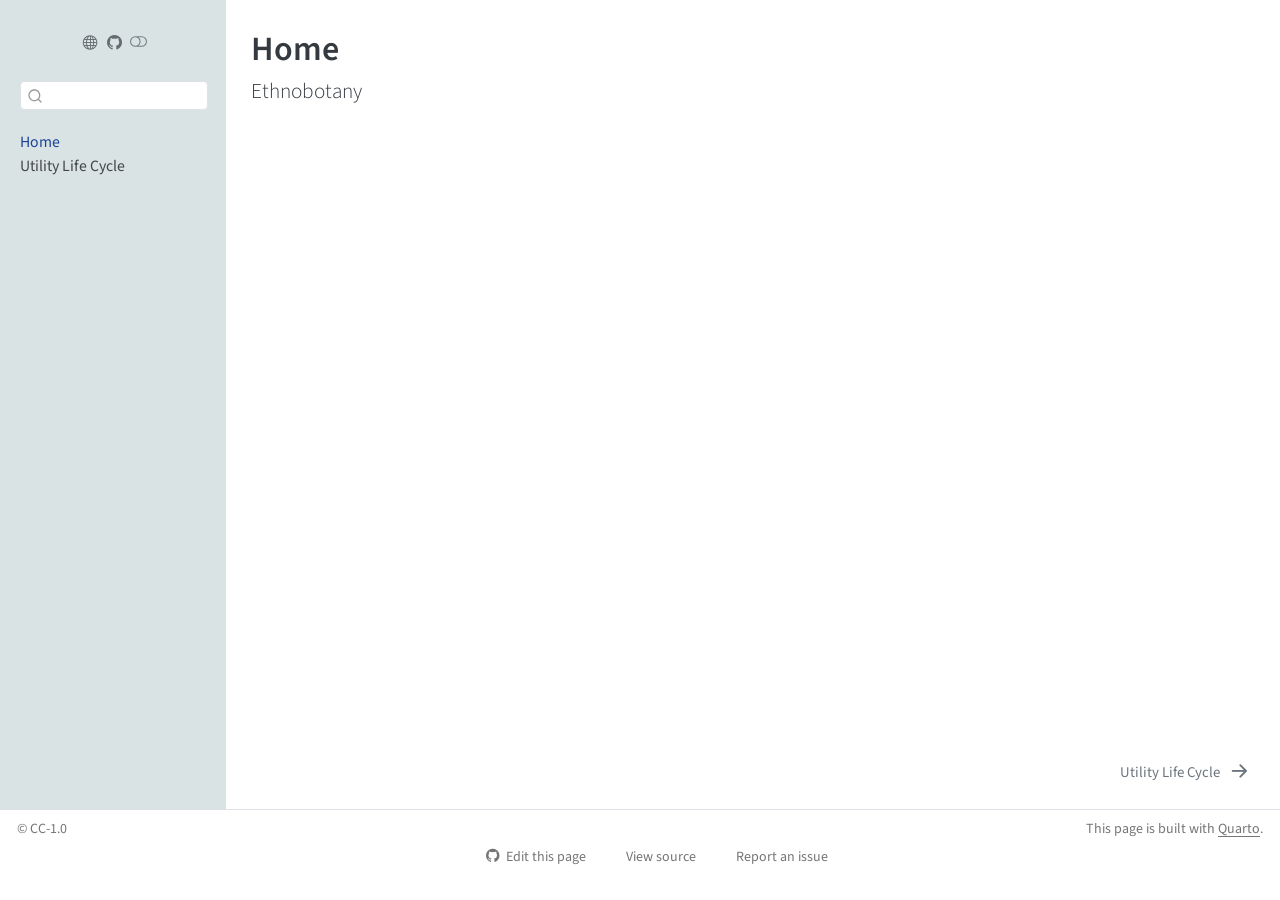
==== commit 90679fea: "Built site for gh-pages" ====
--- a/index.html
+++ b/index.html
@@ -2,13 +2,16 @@
 <html xmlns="http://www.w3.org/1999/xhtml" lang="en" xml:lang="en"><head>
 
 <meta charset="utf-8">
-<meta name="generator" content="quarto-1.7.32">
+<meta name="generator" content="quarto-1.9.37">
 
 <meta name="viewport" content="width=device-width, initial-scale=1.0, user-scalable=yes">
 
 
-<title>Home – NOAA quarto simple</title>
+<title>Home – Kumeyaay Ethnobotany</title>
 <style>
+/* Default styles provided by pandoc.
+** See https://pandoc.org/MANUAL.html#variables-for-html for config info.
+*/
 code{white-space: pre-wrap;}
 span.smallcaps{font-variant: small-caps;}
 div.columns{display: flex; gap: min(4vw, 1.5em);}
@@ -29,7 +32,7 @@
 <script src="site_libs/quarto-search/fuse.min.js"></script>
 <script src="site_libs/quarto-search/quarto-search.js"></script>
 <meta name="quarto:offset" content="./">
-<link href="./content/folderStructure.html" rel="next">
+<link href="./content/utility_dashboard.html" rel="next">
 <link href="./images/favicon.ico" rel="icon">
 <script src="site_libs/quarto-html/quarto.js" type="module"></script>
 <script src="site_libs/quarto-html/tabsets/tabsets.js" type="module"></script>
@@ -37,14 +40,14 @@
 <script src="site_libs/quarto-html/tippy.umd.min.js"></script>
 <script src="site_libs/quarto-html/anchor.min.js"></script>
 <link href="site_libs/quarto-html/tippy.css" rel="stylesheet">
-<link href="site_libs/quarto-html/quarto-syntax-highlighting-37eea08aefeeee20ff55810ff984fec1.css" rel="stylesheet" class="quarto-color-scheme" id="quarto-text-highlighting-styles">
-<link href="site_libs/quarto-html/quarto-syntax-highlighting-dark-2fef5ea3f8957b3e4ecc936fc74692ca.css" rel="stylesheet" class="quarto-color-scheme quarto-color-alternate" id="quarto-text-highlighting-styles">
-<link href="site_libs/quarto-html/quarto-syntax-highlighting-37eea08aefeeee20ff55810ff984fec1.css" rel="stylesheet" class="quarto-color-scheme-extra" id="quarto-text-highlighting-styles">
+<link href="site_libs/quarto-html/quarto-syntax-highlighting-7f8f88aac4f3542376d5c11b86a4c14d.css" rel="stylesheet" class="quarto-color-scheme" id="quarto-text-highlighting-styles">
+<link href="site_libs/quarto-html/quarto-syntax-highlighting-dark-d0ae9245876894da5ac7e18953ecc5cc.css" rel="stylesheet" class="quarto-color-scheme quarto-color-alternate" id="quarto-text-highlighting-styles">
+<link href="site_libs/quarto-html/quarto-syntax-highlighting-7f8f88aac4f3542376d5c11b86a4c14d.css" rel="stylesheet" class="quarto-color-scheme-extra" id="quarto-text-highlighting-styles">
 <script src="site_libs/bootstrap/bootstrap.min.js"></script>
 <link href="site_libs/bootstrap/bootstrap-icons.css" rel="stylesheet">
-<link href="site_libs/bootstrap/bootstrap-415af80b9251e762d6fac308c5d7446a.min.css" rel="stylesheet" append-hash="true" class="quarto-color-scheme" id="quarto-bootstrap" data-mode="light">
-<link href="site_libs/bootstrap/bootstrap-dark-894000b0ab7b91f01332d20673007561.min.css" rel="stylesheet" append-hash="true" class="quarto-color-scheme quarto-color-alternate" id="quarto-bootstrap" data-mode="dark">
-<link href="site_libs/bootstrap/bootstrap-415af80b9251e762d6fac308c5d7446a.min.css" rel="stylesheet" append-hash="true" class="quarto-color-scheme-extra" id="quarto-bootstrap" data-mode="light">
+<link href="site_libs/bootstrap/bootstrap-8d51171ab127489a77a17eca793c6490.min.css" rel="stylesheet" append-hash="true" class="quarto-color-scheme" id="quarto-bootstrap" data-mode="light">
+<link href="site_libs/bootstrap/bootstrap-dark-6f148fdfc5ec14e9f951eb17949292fc.min.css" rel="stylesheet" append-hash="true" class="quarto-color-scheme quarto-color-alternate" id="quarto-bootstrap" data-mode="dark">
+<link href="site_libs/bootstrap/bootstrap-8d51171ab127489a77a17eca793c6490.min.css" rel="stylesheet" append-hash="true" class="quarto-color-scheme-extra" id="quarto-bootstrap" data-mode="light">
 <script id="quarto-search-options" type="application/json">{
   "location": "sidebar",
   "copy-button": false,
@@ -262,11 +265,12 @@
   <nav id="quarto-sidebar" class="sidebar collapse collapse-horizontal quarto-sidebar-collapse-item sidebar-navigation docked overflow-auto">
     <div class="pt-lg-2 mt-2 text-center sidebar-header">
       <a href="./index.html" class="sidebar-logo-link">
-      <img src="https://upload.wikimedia.org/wikipedia/commons/7/79/NOAA_logo.svg" alt="" class="sidebar-logo py-0 d-lg-inline d-none">
+      <img src="https://www.cuyamaca.edu/_resources/assets/images/faculty-staff-resources/CC-LogoPrimary-1colorRGB.jpg" alt="" class="sidebar-logo light-content py-0 d-lg-inline d-none">
+      <img src="https://www.cuyamaca.edu/_resources/assets/images/faculty-staff-resources/CC-LogoPrimary-1colorRGB.jpg" alt="" class="sidebar-logo dark-content py-0 d-lg-inline d-none">
       </a>
       <div class="sidebar-tools-main tools-wide">
-    <a href="https://nmfs-ost.github.io/PAM_National_NMFS_Network" title="NMFS National Passive Acoustic Monitoring Network" class="quarto-navigation-tool px-1" aria-label="NMFS National Passive Acoustic Monitoring Network"><i class="bi bi-globe"></i></a>
-    <a href="https://github.com/SAEL-SWFSC/PAM_template_ResearchCompendium" title="NMFS PAM SI Research Compendium Template" class="quarto-navigation-tool px-1" aria-label="NMFS PAM SI Research Compendium Template"><i class="bi bi-github"></i></a>
+    <a href="https://shannonrankin.github.io/ethnobotany" title="Ethnobotany Projects" class="quarto-navigation-tool px-1" aria-label="Ethnobotany Projects"><i class="bi bi-globe"></i></a>
+    <a href="https://github.com/shannonrankin/ethnobotany" title="Ethnobotany Projects" class="quarto-navigation-tool px-1" aria-label="Ethnobotany Projects"><i class="bi bi-github"></i></a>
   <a href="" class="quarto-color-scheme-toggle quarto-navigation-tool  px-1" onclick="window.quartoToggleColorScheme(); return false;" title="Toggle dark mode"><i class="bi"></i></a>
 </div>
       </div>
@@ -285,14 +289,8 @@
 </li>
         <li class="sidebar-item">
   <div class="sidebar-item-container"> 
-  <a href="./content/folderStructure.html" class="sidebar-item-text sidebar-link">
- <span class="menu-text">Folder Structure &amp; Content</span></a>
-  </div>
-</li>
-        <li class="sidebar-item">
-  <div class="sidebar-item-container"> 
-  <a href="./content/qmd_withCode.html" class="sidebar-item-text sidebar-link">
- <span class="menu-text">Adding Executable Code</span></a>
+  <a href="./content/utility_dashboard.html" class="sidebar-item-text sidebar-link">
+ <span class="menu-text">Utility Life Cycle</span></a>
   </div>
 </li>
     </ul>
@@ -300,30 +298,22 @@
 </nav>
 <div id="quarto-sidebar-glass" class="quarto-sidebar-collapse-item" data-bs-toggle="collapse" data-bs-target=".quarto-sidebar-collapse-item"></div>
 <!-- margin-sidebar -->
-    <div id="quarto-margin-sidebar" class="sidebar margin-sidebar">
-        <nav id="TOC" role="doc-toc" class="toc-active">
-    <h2 id="toc-title">On this page</h2>
-   
-  <ul>
-  <li><a href="#what-is-a-research-compendium" id="toc-what-is-a-research-compendium" class="nav-link active" data-scroll-target="#what-is-a-research-compendium">What is a Research Compendium?</a></li>
-  <li><a href="#how-to-use-this-template" id="toc-how-to-use-this-template" class="nav-link" data-scroll-target="#how-to-use-this-template">How To Use This Template</a></li>
-  <li><a href="#example-github-research-compendiums" id="toc-example-github-research-compendiums" class="nav-link" data-scroll-target="#example-github-research-compendiums">Example Github Research Compendiums</a></li>
-  </ul>
-<div class="toc-actions"><ul><li><a href="https://github.com/SAEL-SWFSC/PAM_template_ResearchCompendium/edit/main/index.qmd" class="toc-action"><i class="bi bi-github"></i>Edit this page</a></li><li><a href="https://github.com/SAEL-SWFSC/PAM_template_ResearchCompendium/blob/main/index.qmd" class="toc-action"><i class="bi empty"></i>View source</a></li><li><a href="https://github.com/SAEL-SWFSC/PAM_template_ResearchCompendium/issues/new" class="toc-action"><i class="bi empty"></i>Report an issue</a></li></ul></div></nav>
+    <div id="quarto-margin-sidebar" class="sidebar margin-sidebar zindex-bottom">
+        
     </div>
 <!-- main -->
-<main class="content column-body" id="quarto-document-content">
+<main class="content column-page-right" id="quarto-document-content">
 
 
 <header id="title-block-header" class="quarto-title-block default">
 <div class="quarto-title">
 <h1 class="title">Home</h1>
-<p class="subtitle lead">NOAA-PAM Research Compendium Template</p>
+<p class="subtitle lead">Ethnobotany</p>
 </div>
 
 
 
-<div class="quarto-title-meta column-body">
+<div class="quarto-title-meta column-page-right">
 
     
   
@@ -335,72 +325,8 @@
 </header>
 
 
-<p>** This Template is available for use, but is also under construction and may be improved over time**</p>
-<section id="what-is-a-research-compendium" class="level2">
-<h2 class="anchored" data-anchor-id="what-is-a-research-compendium">What is a Research Compendium?</h2>
-<p>A Research Compendium serves as both a ‘home’ for all the digital components of a research project as well as a means of managing, updating, and sharing this information. We want to create this collection so that reproducing the results is straightforward.</p>
-<p>Because PAM data is naturally very large data– we do NOT want to save our raw acoustic data here. We do recommend that your research compendium provide information on accessing this raw data. This is valuable for others, and for Future You.</p>
-<p>This research compendium is set up to create an HTML output (not necessarily a word doc or pdf).</p>
-</section>
-<section id="how-to-use-this-template" class="level2">
-<h2 class="anchored" data-anchor-id="how-to-use-this-template">How To Use This Template</h2>
-<p>This template will create a Github Repository with the standard folders, a descriptive ReadMe that only requires slight modification, and the foundation for a Quarto website that can serve as a summary of your project. Follow the steps below to copy this template to your lab’s GitHub</p>
-<ol type="1">
-<li><p>Open <a href="https://github.com/SAEL-SWFSC/PAM_template_ResearchCompendium">this repository on GitHub</a></p></li>
-<li><p>Click on the ‘Use this template’ button in the top right, select ‘Create new repository’</p>
-<p><img src="content/images/repoTemplate.png" class="img-fluid"></p></li>
-<li><p>Edit repository settings</p>
-<ul>
-<li><p>Select the ‘Include all branches’ option</p></li>
-<li><p>Select your lab organization or yourself as the owner and set the repository name to your <strong><em>Project Name</em></strong></p></li>
-<li><p>Make description “Research Compendium for <strong><em>Project Name</em></strong>”</p></li>
-<li><p>Make the repo public</p>
-<p><img src="content/images/RepoSettings.png" class="img-fluid"></p></li>
-</ul></li>
-<li><p>Click create repository</p></li>
-<li><p>Turn on GitHub pages under Settings-&gt;Pages. You will set pages to be made from the gh-pages branch and root directory</p>
-<p><img src="content/images/branches.png" class="img-fluid"></p></li>
-<li><p>Update ‘Actions’ settings</p>
-<ul>
-<li><p>Under Settings -&gt; Actions -&gt; General -&gt; Actions permissions select ‘Allow all actions and reusable workflows’. Select save</p>
-<p><img src="content/images/actions.png" class="img-fluid" width="323"></p></li>
-<li><p>Under Settings -&gt; Actions -&gt; General -&gt; Workflow permissions select ‘Read and write permissions’</p>
-<p><img src="content/images/workflowPermissions.png" class="img-fluid"></p>
-<div class="callout callout-style-default callout-important callout-titled">
-<div class="callout-header d-flex align-content-center">
-<div class="callout-icon-container">
-<i class="callout-icon"></i>
-</div>
-<div class="callout-title-container flex-fill">
-Note: Both of these settings may already be selected but you have to click save for both
-</div>
-</div>
-<div class="callout-body-container callout-body">
-
-</div>
-</div></li>
-</ul></li>
-<li><p>Return to the main page of the repo to edit your website</p>
-<ul>
-<li><p>Click on ‘Code’ in the top left</p></li>
-<li><p>Click on the settings button next to the ‘About’ section on the right side of the repository</p></li>
-<li><p>Select ‘Use your GitHub Pages website’. This should autopopulate the website</p></li>
-<li><p>Select ‘Save Changes’</p>
-<p><img src="content/images/website.png" class="img-fluid"></p></li>
-</ul></li>
-<li><p>The foundation for your Research Compendium is now created! We recommend that you first modify the ReadMe to add your Project Name in the appropriate places.</p></li>
-</ol>
-</section>
-<section id="example-github-research-compendiums" class="level2">
-<h2 class="anchored" data-anchor-id="example-github-research-compendiums">Example Github Research Compendiums</h2>
-<p>Here are two lab manuals to pull inspiration from</p>
-<ul>
-<li><a href="https://github.com/SAEL-SWFSC/Adrift">SWFSC Adrift in the California Current Project</a></li>
-<li><a href="https://github.com/shannonrankin/BANTER_BeakedWhales">SWFSC BANTER for Beaked Whales</a></li>
-</ul>
-
-
-</section>
+
+
 
 </main> <!-- /main -->
 <script id="quarto-html-after-body" type="application/javascript">
@@ -467,13 +393,14 @@
       e.clearSelection();
     }
     const getTextToCopy = function(trigger) {
-        const codeEl = trigger.previousElementSibling.cloneNode(true);
-        for (const childEl of codeEl.children) {
-          if (isCodeAnnotation(childEl)) {
-            childEl.remove();
-          }
-        }
-        return codeEl.innerText;
+      const outerScaffold = trigger.parentElement.cloneNode(true);
+      const codeEl = outerScaffold.querySelector('code');
+      for (const childEl of codeEl.children) {
+        if (isCodeAnnotation(childEl)) {
+          childEl.remove();
+        }
+      }
+      return codeEl.innerText;
     }
     const clipboard = new window.ClipboardJS('.code-copy-button:not([data-in-quarto-modal])', {
       text: getTextToCopy
@@ -488,7 +415,7 @@
     }
       var localhostRegex = new RegExp(/^(?:http|https):\/\/localhost\:?[0-9]*\//);
       var mailtoRegex = new RegExp(/^mailto:/);
-        var filterRegex = new RegExp("https:\/\/sael-swfsc\.github\.io\/PAM_template_ResearchCompendium\/");
+        var filterRegex = new RegExp("https:\/\/shannonrankin\.github\.io\/ethnobotany");
       var isInternal = (href) => {
           return filterRegex.test(href) || localhostRegex.test(href) || mailtoRegex.test(href);
       }
@@ -815,12 +742,12 @@
     }
   });
   </script>
-<nav class="page-navigation column-body">
+<nav class="page-navigation column-page-right">
   <div class="nav-page nav-page-previous">
   </div>
   <div class="nav-page nav-page-next">
-      <a href="./content/folderStructure.html" class="pagination-link" aria-label="Folder Structure &amp; Content">
-        <span class="nav-page-text">Folder Structure &amp; Content</span> <i class="bi bi-arrow-right-short"></i>
+      <a href="./content/utility_dashboard.html" class="pagination-link" aria-label="Utility Life Cycle">
+        <span class="nav-page-text">Utility Life Cycle</span> <i class="bi bi-arrow-right-short"></i>
       </a>
   </div>
 </nav>
@@ -832,7 +759,7 @@
 </div>   
     <div class="nav-footer-center">
       &nbsp;
-    <div class="toc-actions d-sm-block d-md-none"><ul><li><a href="https://github.com/SAEL-SWFSC/PAM_template_ResearchCompendium/edit/main/index.qmd" class="toc-action"><i class="bi bi-github"></i>Edit this page</a></li><li><a href="https://github.com/SAEL-SWFSC/PAM_template_ResearchCompendium/blob/main/index.qmd" class="toc-action"><i class="bi empty"></i>View source</a></li><li><a href="https://github.com/SAEL-SWFSC/PAM_template_ResearchCompendium/issues/new" class="toc-action"><i class="bi empty"></i>Report an issue</a></li></ul></div></div>
+    <div class="toc-actions"><ul><li><a href="https://github.com/shannonrankin/ethnobotany/edit/main/index.qmd" class="toc-action"><i class="bi bi-github"></i>Edit this page</a></li><li><a href="https://github.com/shannonrankin/ethnobotany/blob/main/index.qmd" class="toc-action"><i class="bi empty"></i>View source</a></li><li><a href="https://github.com/shannonrankin/ethnobotany/issues/new" class="toc-action"><i class="bi empty"></i>Report an issue</a></li></ul></div></div>
     <div class="nav-footer-right">
 <p>This page is built with <a href="https://quarto.org/">Quarto</a>.</p>
 </div>
--- a/site_libs/quarto-html/quarto-syntax-highlighting-7f8f88aac4f3542376d5c11b86a4c14d.css
+++ b/site_libs/quarto-html/quarto-syntax-highlighting-7f8f88aac4f3542376d5c11b86a4c14d.css
@@ -0,0 +1,236 @@
+/* quarto syntax highlight colors */
+:root {
+  --quarto-hl-ot-color: #003B4F;
+  --quarto-hl-at-color: #657422;
+  --quarto-hl-ss-color: #20794D;
+  --quarto-hl-an-color: #5E5E5E;
+  --quarto-hl-fu-color: #4758AB;
+  --quarto-hl-st-color: #20794D;
+  --quarto-hl-cf-color: #003B4F;
+  --quarto-hl-op-color: #5E5E5E;
+  --quarto-hl-er-color: #AD0000;
+  --quarto-hl-bn-color: #AD0000;
+  --quarto-hl-al-color: #AD0000;
+  --quarto-hl-va-color: #111111;
+  --quarto-hl-bu-color: inherit;
+  --quarto-hl-ex-color: inherit;
+  --quarto-hl-pp-color: #AD0000;
+  --quarto-hl-in-color: #5E5E5E;
+  --quarto-hl-vs-color: #20794D;
+  --quarto-hl-wa-color: #5E5E5E;
+  --quarto-hl-do-color: #5E5E5E;
+  --quarto-hl-im-color: #00769E;
+  --quarto-hl-ch-color: #20794D;
+  --quarto-hl-dt-color: #AD0000;
+  --quarto-hl-fl-color: #AD0000;
+  --quarto-hl-co-color: #5E5E5E;
+  --quarto-hl-cv-color: #5E5E5E;
+  --quarto-hl-cn-color: #8f5902;
+  --quarto-hl-sc-color: #5E5E5E;
+  --quarto-hl-dv-color: #AD0000;
+  --quarto-hl-kw-color: #003B4F;
+}
+
+/* other quarto variables */
+:root {
+  --quarto-font-monospace: SFMono-Regular, Menlo, Monaco, Consolas, "Liberation Mono", "Courier New", monospace;
+}
+
+/* syntax highlight based on Pandoc's rules */
+pre > code.sourceCode > span {
+  color: #003B4F;
+}
+
+code.sourceCode > span {
+  color: #003B4F;
+}
+
+div.sourceCode,
+div.sourceCode pre.sourceCode {
+  color: #003B4F;
+}
+
+/* Normal */
+code span {
+  color: #003B4F;
+}
+
+/* Alert */
+code span.al {
+  color: #AD0000;
+  font-style: inherit;
+}
+
+/* Annotation */
+code span.an {
+  color: #5E5E5E;
+  font-style: inherit;
+}
+
+/* Attribute */
+code span.at {
+  color: #657422;
+  font-style: inherit;
+}
+
+/* BaseN */
+code span.bn {
+  color: #AD0000;
+  font-style: inherit;
+}
+
+/* BuiltIn */
+code span.bu {
+  font-style: inherit;
+}
+
+/* ControlFlow */
+code span.cf {
+  color: #003B4F;
+  font-weight: bold;
+  font-style: inherit;
+}
+
+/* Char */
+code span.ch {
+  color: #20794D;
+  font-style: inherit;
+}
+
+/* Constant */
+code span.cn {
+  color: #8f5902;
+  font-style: inherit;
+}
+
+/* Comment */
+code span.co {
+  color: #5E5E5E;
+  font-style: inherit;
+}
+
+/* CommentVar */
+code span.cv {
+  color: #5E5E5E;
+  font-style: italic;
+}
+
+/* Documentation */
+code span.do {
+  color: #5E5E5E;
+  font-style: italic;
+}
+
+/* DataType */
+code span.dt {
+  color: #AD0000;
+  font-style: inherit;
+}
+
+/* DecVal */
+code span.dv {
+  color: #AD0000;
+  font-style: inherit;
+}
+
+/* Error */
+code span.er {
+  color: #AD0000;
+  font-style: inherit;
+}
+
+/* Extension */
+code span.ex {
+  font-style: inherit;
+}
+
+/* Float */
+code span.fl {
+  color: #AD0000;
+  font-style: inherit;
+}
+
+/* Function */
+code span.fu {
+  color: #4758AB;
+  font-style: inherit;
+}
+
+/* Import */
+code span.im {
+  color: #00769E;
+  font-style: inherit;
+}
+
+/* Information */
+code span.in {
+  color: #5E5E5E;
+  font-style: inherit;
+}
+
+/* Keyword */
+code span.kw {
+  color: #003B4F;
+  font-weight: bold;
+  font-style: inherit;
+}
+
+/* Operator */
+code span.op {
+  color: #5E5E5E;
+  font-style: inherit;
+}
+
+/* Other */
+code span.ot {
+  color: #003B4F;
+  font-style: inherit;
+}
+
+/* Preprocessor */
+code span.pp {
+  color: #AD0000;
+  font-style: inherit;
+}
+
+/* SpecialChar */
+code span.sc {
+  color: #5E5E5E;
+  font-style: inherit;
+}
+
+/* SpecialString */
+code span.ss {
+  color: #20794D;
+  font-style: inherit;
+}
+
+/* String */
+code span.st {
+  color: #20794D;
+  font-style: inherit;
+}
+
+/* Variable */
+code span.va {
+  color: #111111;
+  font-style: inherit;
+}
+
+/* VerbatimString */
+code span.vs {
+  color: #20794D;
+  font-style: inherit;
+}
+
+/* Warning */
+code span.wa {
+  color: #5E5E5E;
+  font-style: italic;
+}
+
+.prevent-inlining {
+  content: "</";
+}
+
+/*# sourceMappingURL=789ad8cd35626ba772517505b42a116e.css.map */
--- a/site_libs/quarto-html/quarto-syntax-highlighting-dark-d0ae9245876894da5ac7e18953ecc5cc.css
+++ b/site_libs/quarto-html/quarto-syntax-highlighting-dark-d0ae9245876894da5ac7e18953ecc5cc.css
@@ -0,0 +1,219 @@
+/* quarto syntax highlight colors */
+:root {
+  --quarto-hl-al-color: #f07178;
+  --quarto-hl-an-color: #d4d0ab;
+  --quarto-hl-at-color: #00e0e0;
+  --quarto-hl-bn-color: #d4d0ab;
+  --quarto-hl-bu-color: #abe338;
+  --quarto-hl-ch-color: #abe338;
+  --quarto-hl-co-color: #f8f8f2;
+  --quarto-hl-cv-color: #ffd700;
+  --quarto-hl-cn-color: #ffd700;
+  --quarto-hl-cf-color: #ffa07a;
+  --quarto-hl-dt-color: #ffa07a;
+  --quarto-hl-dv-color: #d4d0ab;
+  --quarto-hl-do-color: #f8f8f2;
+  --quarto-hl-er-color: #f07178;
+  --quarto-hl-ex-color: #00e0e0;
+  --quarto-hl-fl-color: #d4d0ab;
+  --quarto-hl-fu-color: #ffa07a;
+  --quarto-hl-im-color: #abe338;
+  --quarto-hl-in-color: #d4d0ab;
+  --quarto-hl-kw-color: #ffa07a;
+  --quarto-hl-op-color: #ffa07a;
+  --quarto-hl-ot-color: #00e0e0;
+  --quarto-hl-pp-color: #dcc6e0;
+  --quarto-hl-re-color: #00e0e0;
+  --quarto-hl-sc-color: #abe338;
+  --quarto-hl-ss-color: #abe338;
+  --quarto-hl-st-color: #abe338;
+  --quarto-hl-va-color: #00e0e0;
+  --quarto-hl-vs-color: #abe338;
+  --quarto-hl-wa-color: #dcc6e0;
+}
+
+/* other quarto variables */
+:root {
+  --quarto-font-monospace: SFMono-Regular, Menlo, Monaco, Consolas, "Liberation Mono", "Courier New", monospace;
+}
+
+/* syntax highlight based on Pandoc's rules */
+pre > code.sourceCode > span {
+  color: #f8f8f2;
+}
+
+code.sourceCode > span {
+  color: #f8f8f2;
+}
+
+div.sourceCode,
+div.sourceCode pre.sourceCode {
+  color: #f8f8f2;
+}
+
+/* Normal */
+code span {
+  color: #f8f8f2;
+}
+
+/* Alert */
+code span.al {
+  color: #f07178;
+}
+
+/* Annotation */
+code span.an {
+  color: #d4d0ab;
+}
+
+/* Attribute */
+code span.at {
+  color: #00e0e0;
+}
+
+/* BaseN */
+code span.bn {
+  color: #d4d0ab;
+}
+
+/* BuiltIn */
+code span.bu {
+  color: #abe338;
+}
+
+/* ControlFlow */
+code span.cf {
+  font-weight: bold;
+  color: #ffa07a;
+}
+
+/* Char */
+code span.ch {
+  color: #abe338;
+}
+
+/* Constant */
+code span.cn {
+  color: #ffd700;
+}
+
+/* Comment */
+code span.co {
+  font-style: italic;
+  color: #f8f8f2;
+}
+
+/* CommentVar */
+code span.cv {
+  color: #ffd700;
+}
+
+/* Documentation */
+code span.do {
+  color: #f8f8f2;
+}
+
+/* DataType */
+code span.dt {
+  color: #ffa07a;
+}
+
+/* DecVal */
+code span.dv {
+  color: #d4d0ab;
+}
+
+/* Error */
+code span.er {
+  color: #f07178;
+  text-decoration: underline;
+}
+
+/* Extension */
+code span.ex {
+  font-weight: bold;
+  color: #00e0e0;
+}
+
+/* Float */
+code span.fl {
+  color: #d4d0ab;
+}
+
+/* Function */
+code span.fu {
+  color: #ffa07a;
+}
+
+/* Import */
+code span.im {
+  color: #abe338;
+}
+
+/* Information */
+code span.in {
+  color: #d4d0ab;
+}
+
+/* Keyword */
+code span.kw {
+  font-weight: bold;
+  color: #ffa07a;
+}
+
+/* Operator */
+code span.op {
+  color: #ffa07a;
+}
+
+/* Other */
+code span.ot {
+  color: #00e0e0;
+}
+
+/* Preprocessor */
+code span.pp {
+  color: #dcc6e0;
+}
+
+/* RegionMarker */
+code span.re {
+  background-color: #f8f8f2;
+  color: #00e0e0;
+}
+
+/* SpecialChar */
+code span.sc {
+  color: #abe338;
+}
+
+/* SpecialString */
+code span.ss {
+  color: #abe338;
+}
+
+/* String */
+code span.st {
+  color: #abe338;
+}
+
+/* Variable */
+code span.va {
+  color: #00e0e0;
+}
+
+/* VerbatimString */
+code span.vs {
+  color: #abe338;
+}
+
+/* Warning */
+code span.wa {
+  color: #dcc6e0;
+}
+
+.prevent-inlining {
+  content: "</";
+}
+
+/*# sourceMappingURL=e2dac9153eaf3c552d5043f9565d03d7.css.map */
--- a/site_libs/quarto-html/quarto-syntax-highlighting-7f8f88aac4f3542376d5c11b86a4c14d.css
+++ b/site_libs/quarto-html/quarto-syntax-highlighting-7f8f88aac4f3542376d5c11b86a4c14d.css
@@ -0,0 +1,236 @@
+/* quarto syntax highlight colors */
+:root {
+  --quarto-hl-ot-color: #003B4F;
+  --quarto-hl-at-color: #657422;
+  --quarto-hl-ss-color: #20794D;
+  --quarto-hl-an-color: #5E5E5E;
+  --quarto-hl-fu-color: #4758AB;
+  --quarto-hl-st-color: #20794D;
+  --quarto-hl-cf-color: #003B4F;
+  --quarto-hl-op-color: #5E5E5E;
+  --quarto-hl-er-color: #AD0000;
+  --quarto-hl-bn-color: #AD0000;
+  --quarto-hl-al-color: #AD0000;
+  --quarto-hl-va-color: #111111;
+  --quarto-hl-bu-color: inherit;
+  --quarto-hl-ex-color: inherit;
+  --quarto-hl-pp-color: #AD0000;
+  --quarto-hl-in-color: #5E5E5E;
+  --quarto-hl-vs-color: #20794D;
+  --quarto-hl-wa-color: #5E5E5E;
+  --quarto-hl-do-color: #5E5E5E;
+  --quarto-hl-im-color: #00769E;
+  --quarto-hl-ch-color: #20794D;
+  --quarto-hl-dt-color: #AD0000;
+  --quarto-hl-fl-color: #AD0000;
+  --quarto-hl-co-color: #5E5E5E;
+  --quarto-hl-cv-color: #5E5E5E;
+  --quarto-hl-cn-color: #8f5902;
+  --quarto-hl-sc-color: #5E5E5E;
+  --quarto-hl-dv-color: #AD0000;
+  --quarto-hl-kw-color: #003B4F;
+}
+
+/* other quarto variables */
+:root {
+  --quarto-font-monospace: SFMono-Regular, Menlo, Monaco, Consolas, "Liberation Mono", "Courier New", monospace;
+}
+
+/* syntax highlight based on Pandoc's rules */
+pre > code.sourceCode > span {
+  color: #003B4F;
+}
+
+code.sourceCode > span {
+  color: #003B4F;
+}
+
+div.sourceCode,
+div.sourceCode pre.sourceCode {
+  color: #003B4F;
+}
+
+/* Normal */
+code span {
+  color: #003B4F;
+}
+
+/* Alert */
+code span.al {
+  color: #AD0000;
+  font-style: inherit;
+}
+
+/* Annotation */
+code span.an {
+  color: #5E5E5E;
+  font-style: inherit;
+}
+
+/* Attribute */
+code span.at {
+  color: #657422;
+  font-style: inherit;
+}
+
+/* BaseN */
+code span.bn {
+  color: #AD0000;
+  font-style: inherit;
+}
+
+/* BuiltIn */
+code span.bu {
+  font-style: inherit;
+}
+
+/* ControlFlow */
+code span.cf {
+  color: #003B4F;
+  font-weight: bold;
+  font-style: inherit;
+}
+
+/* Char */
+code span.ch {
+  color: #20794D;
+  font-style: inherit;
+}
+
+/* Constant */
+code span.cn {
+  color: #8f5902;
+  font-style: inherit;
+}
+
+/* Comment */
+code span.co {
+  color: #5E5E5E;
+  font-style: inherit;
+}
+
+/* CommentVar */
+code span.cv {
+  color: #5E5E5E;
+  font-style: italic;
+}
+
+/* Documentation */
+code span.do {
+  color: #5E5E5E;
+  font-style: italic;
+}
+
+/* DataType */
+code span.dt {
+  color: #AD0000;
+  font-style: inherit;
+}
+
+/* DecVal */
+code span.dv {
+  color: #AD0000;
+  font-style: inherit;
+}
+
+/* Error */
+code span.er {
+  color: #AD0000;
+  font-style: inherit;
+}
+
+/* Extension */
+code span.ex {
+  font-style: inherit;
+}
+
+/* Float */
+code span.fl {
+  color: #AD0000;
+  font-style: inherit;
+}
+
+/* Function */
+code span.fu {
+  color: #4758AB;
+  font-style: inherit;
+}
+
+/* Import */
+code span.im {
+  color: #00769E;
+  font-style: inherit;
+}
+
+/* Information */
+code span.in {
+  color: #5E5E5E;
+  font-style: inherit;
+}
+
+/* Keyword */
+code span.kw {
+  color: #003B4F;
+  font-weight: bold;
+  font-style: inherit;
+}
+
+/* Operator */
+code span.op {
+  color: #5E5E5E;
+  font-style: inherit;
+}
+
+/* Other */
+code span.ot {
+  color: #003B4F;
+  font-style: inherit;
+}
+
+/* Preprocessor */
+code span.pp {
+  color: #AD0000;
+  font-style: inherit;
+}
+
+/* SpecialChar */
+code span.sc {
+  color: #5E5E5E;
+  font-style: inherit;
+}
+
+/* SpecialString */
+code span.ss {
+  color: #20794D;
+  font-style: inherit;
+}
+
+/* String */
+code span.st {
+  color: #20794D;
+  font-style: inherit;
+}
+
+/* Variable */
+code span.va {
+  color: #111111;
+  font-style: inherit;
+}
+
+/* VerbatimString */
+code span.vs {
+  color: #20794D;
+  font-style: inherit;
+}
+
+/* Warning */
+code span.wa {
+  color: #5E5E5E;
+  font-style: italic;
+}
+
+.prevent-inlining {
+  content: "</";
+}
+
+/*# sourceMappingURL=789ad8cd35626ba772517505b42a116e.css.map */
